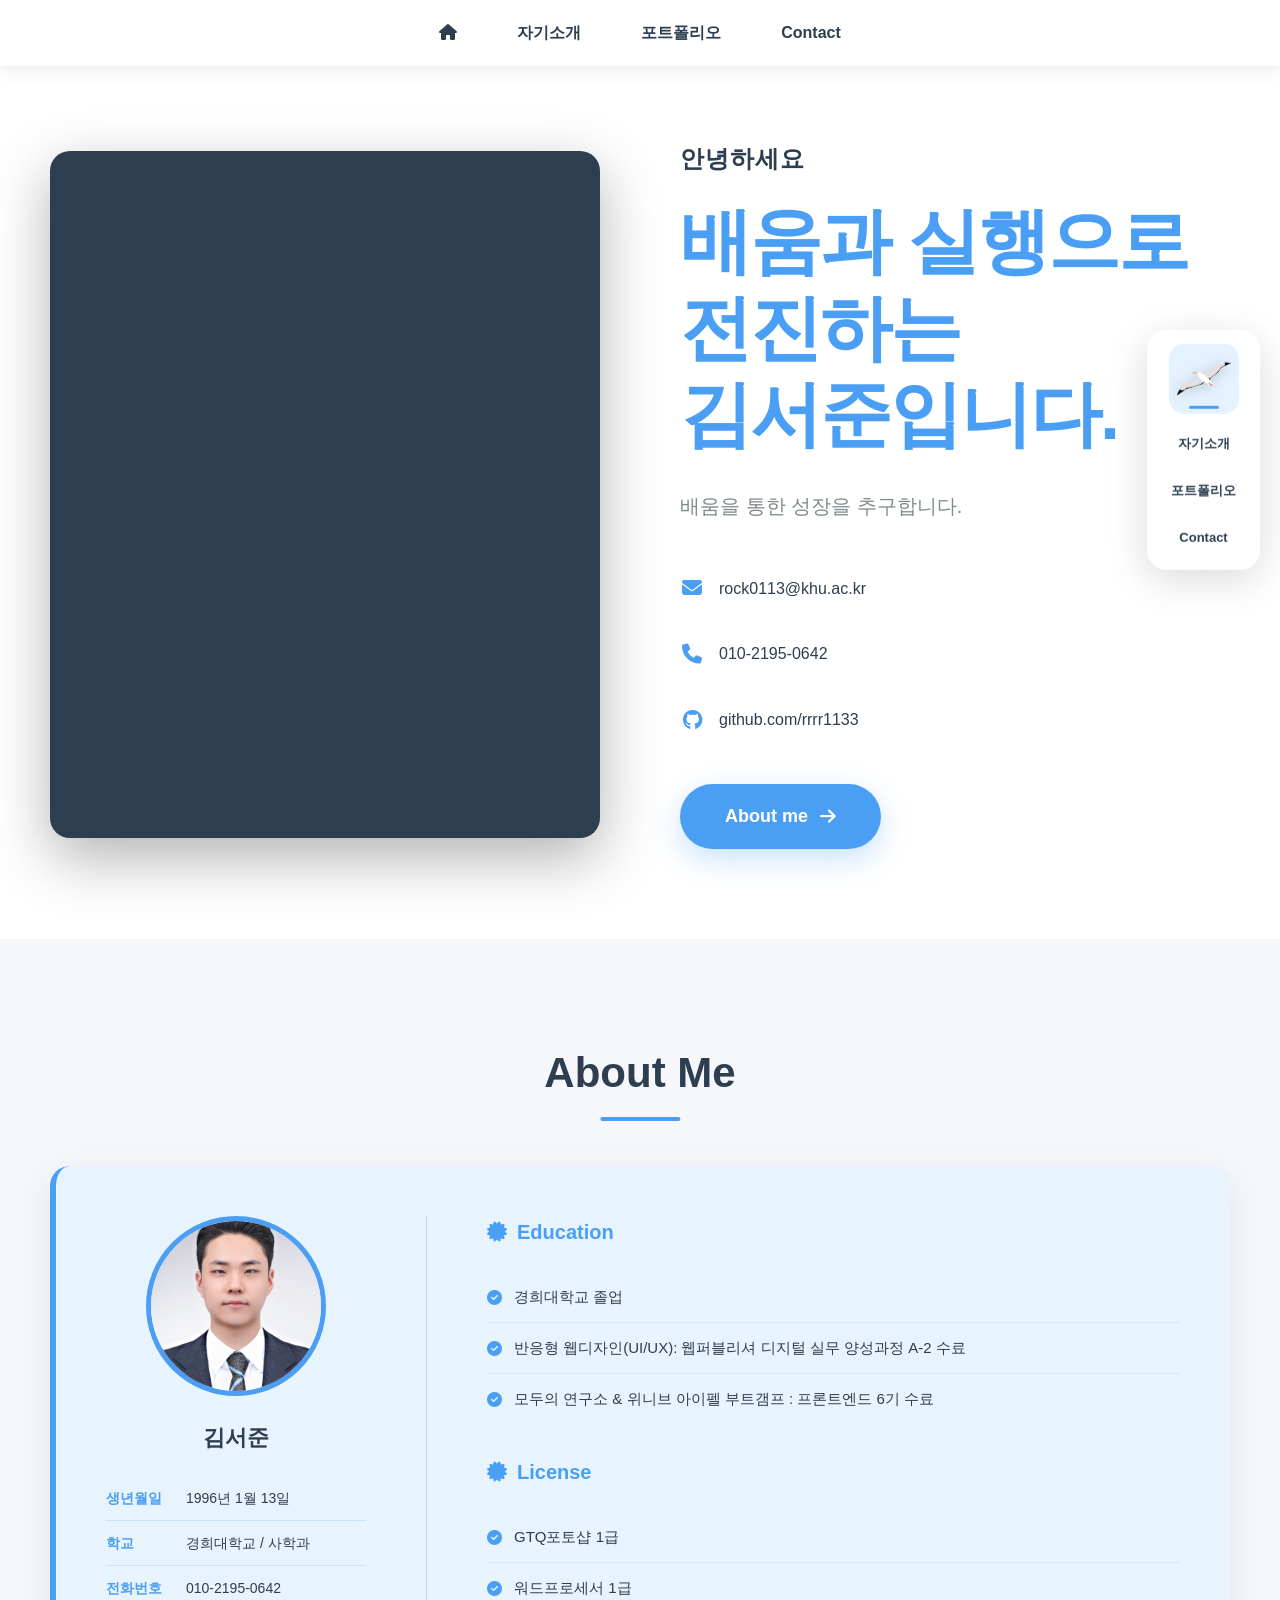
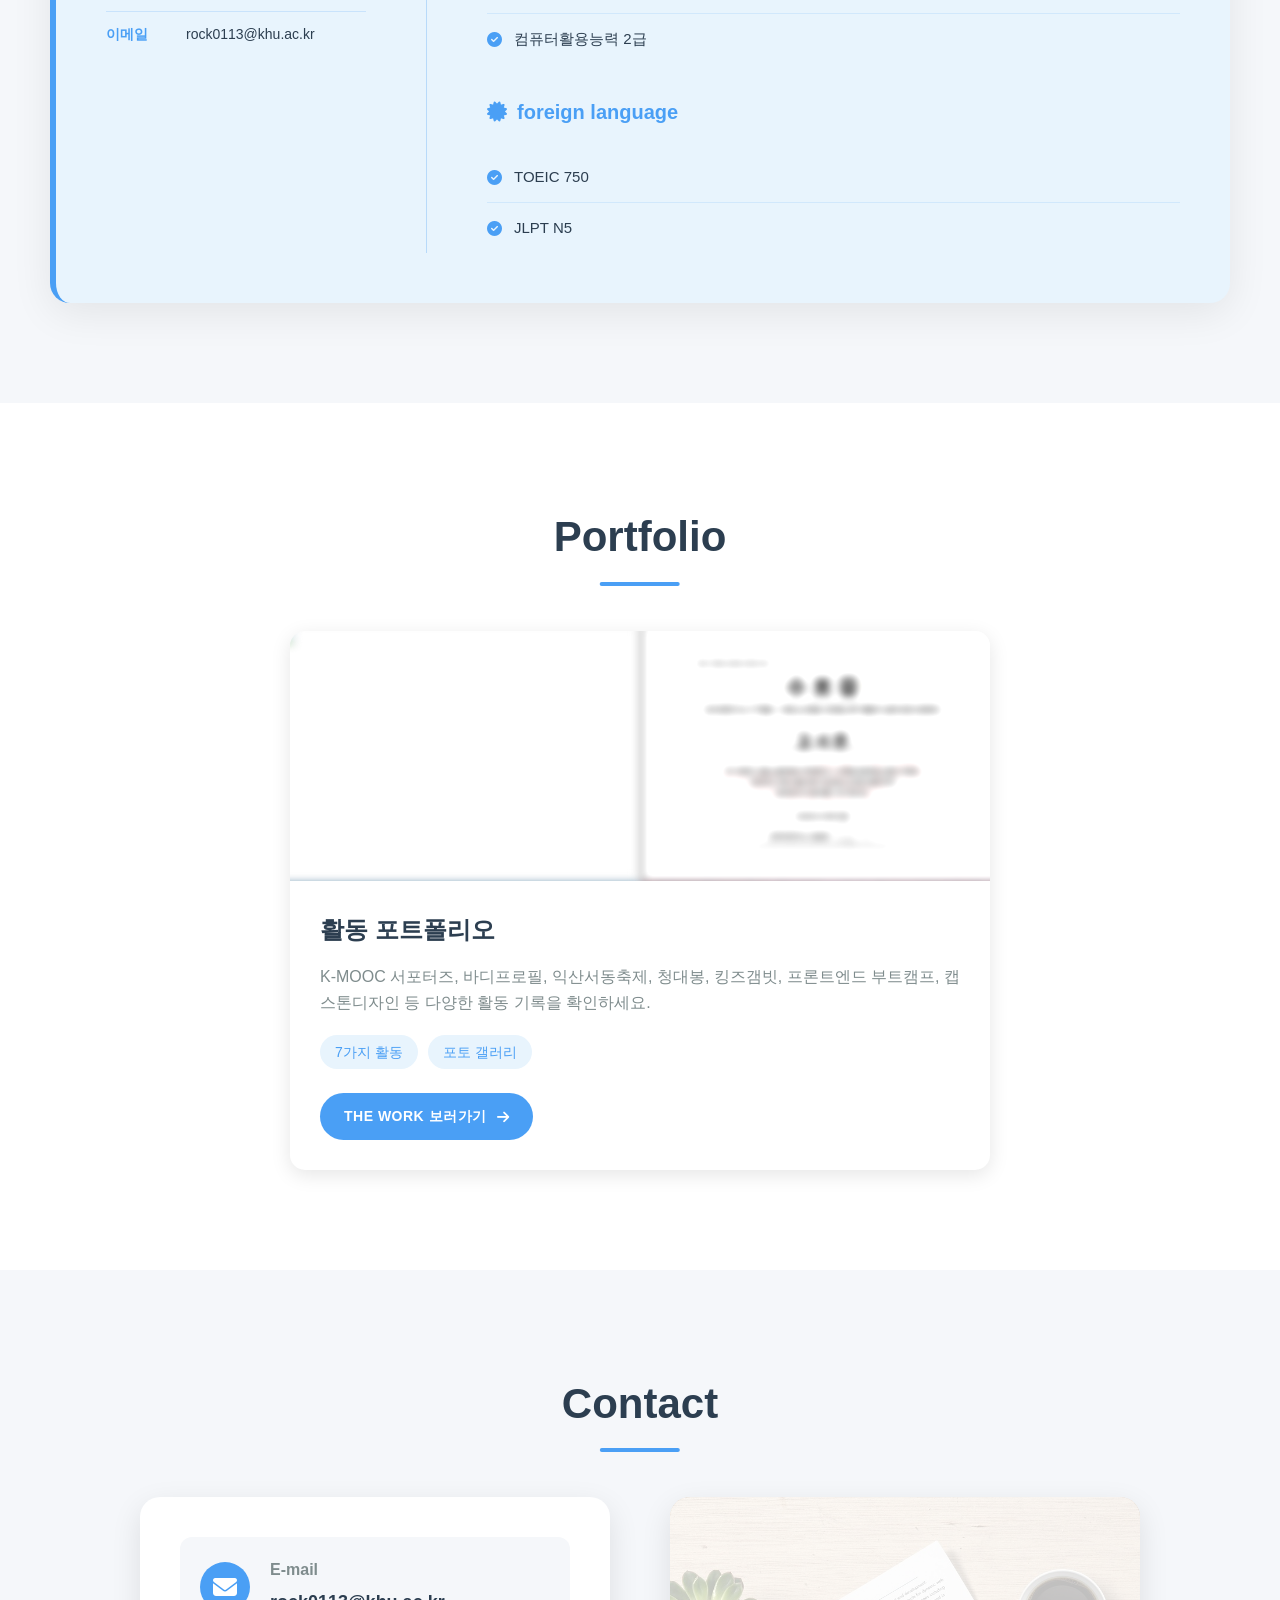
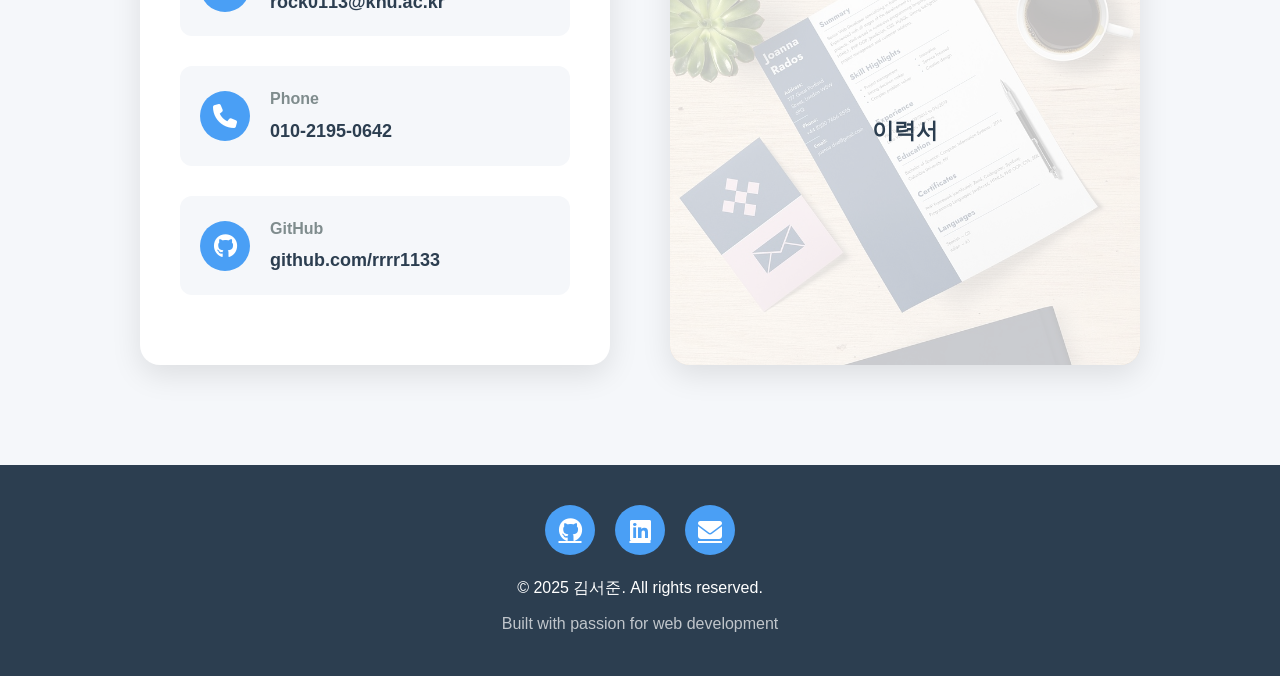
==== index.html @ 9bd56b73 "fixed : 모바일 자동재생 막음, 포트폴리오 카드 수정" ====
<!doctype html>
<html lang="ko">
  <head>
    <meta charset="UTF-8" />
    <meta name="viewport" content="width=device-width, initial-scale=1.0" />
    <title>김서준 - Front-End Developer Portfolio</title>
    <link
      rel="stylesheet"
      href="https://cdnjs.cloudflare.com/ajax/libs/font-awesome/6.4.0/css/all.min.css"
    />
    <link rel="stylesheet" href="./css/index.css" />
    <script src="./css/index.js"></script>
    <style type="text/css">
      .st0 {
        fill: #e5dfdf;
      }
      .st1 {
        fill: #ffffff;
      }
      .st2 {
        fill: #f44040;
      }
      .st3 {
        fill: #fcfcfc;
      }
      .st4 {
        fill: #ef8943;
      }
    </style>
  </head>
  <body>
    <!-- Aside Navigation -->
    <aside id="aside-nav" class="aside-navigation">
      <a href="#home" class="aside-logo" data-section="home">
        <svg
          class="albatross-icon"
          version="1.1"
          xmlns="http://www.w3.org/2000/svg"
          xmlns:xlink="http://www.w3.org/1999/xlink"
          x="0px"
          y="0px"
          viewBox="0 0 994 597.8"
          xml:space="preserve"
        >
          <g>
            <g>
              <g>
                <g>
                  <g>
                    <path
                      d="M886.2,1.2c85.1-6.3,115.7,19.9,105.7,16.2c-15.2-5.7-176.7,67.4-182,80c-17.1,41-50.5,86.7-114.3,128.6
                                        c-46.3,30.4-95.2,83.1-102.1,90.6c-0.5,0.6-0.8,0.9-0.8,0.9l-0.6-0.1c-0.5-5.2-2-10.2-4.3-15l0,0c-2.2-4.6-5.1-8.9-8.4-12.7
                                        c24.4-4.6,45.6-19.4,65.4-34.4c48.6-36.8,94.2-77.4,136.4-121.3c9.1-17.1,17.4-33,26.4-50.2c17.1-6,33.8-13.4,49.8-22.1
                                        c10.3-5.6,21.1-12.9,23.7-24.3c1-4.4,0.5-9-0.8-13.3c-1.5-4.9-4.2-9.4-7-13.6c-1.5-2.1-3-4.2-4.6-6.3c-0.3-0.4-0.6-0.7-0.9-0.9
                                        L867.8,3C874.3,2.2,880.5,1.7,886.2,1.2z"
                    />
                  </g>
                  <g>
                    <path
                      class="st0"
                      d="M880.4,24.2c1.4,4.3,1.8,8.9,0.8,13.3c-2.5,11.4-13.4,18.7-23.7,24.3c-16,8.7-32.6,16.1-49.8,22.1
                                        c-9.1,17.1-17.4,33-26.4,50.2c-42.2,43.9-87.9,84.5-136.4,121.3c-19.8,15-41,29.7-65.4,34.4c3.3,3.8,6.2,8.1,8.4,12.7
                                        c-8.2-6.2-16.1-12.8-23.7-19.5c-26.8-23-52.9-46.8-78.3-71.2c0.4,0,0.8,0,1.2,0c48.8,0.8,194.3-92.4,221-164.8
                                        C751.4,25,799.8,12.9,847.6,5.7c5-0.7,9.9-1.4,14.9-2c2.3-0.3,3.9-1.1,5.3-0.1c0.3,0.2,0.6,0.5,0.9,0.9c1.6,2,3.1,4.1,4.6,6.3
                                        C876.2,14.9,878.8,19.3,880.4,24.2z"
                    />
                  </g>
                  <g>
                    <path
                      class="st1"
                      d="M669.9,384.2l-21,27.1c0,0,0.4,0.6,0.9,1.7c-19.7-20.2-41.3-38.9-63.2-56.4c11.9,11.7,21.2,25.9,27.3,41.5
                                        c-15.8-9.9-31.8-19.5-48-28.7c9.4,9.4,18.4,19,27.7,28.4c6.5,6.5,13.1,13.1,20.8,18c1.8,1.2,3.7,2.2,5.6,3.2
                                        c10.7,5.4,22.5,7.8,34.7,9.1c0,3.3-1.5,5.8-5.9,5.8c-13.3,0-35.2-8.7-35.2-8.7h-21.4l-31-40.9c0-7.6-54.3-13.3-53.3-20
                                        c0.1-0.7-0.3-0.7-1.2-0.3c-3-3.2-6.6-5.9-10.4-8c-4.4-2.4-9.2-4.1-14.1-5c-2.8-1.9-5.6-3.9-8.3-6
                                        c-28.6-21.1-54.1-46.2-75.6-74.4c2.6-2.3,3.9-3.6,3.9-3.6s-11.4-8.6-23.8-50.5c-2.7-9.2-10.1-14.6-19.7-17.6
                                        c1.5-3,2.4-6.2,2.8-9.5c0.7-5.4-0.2-11-2.3-16c1-0.5,1.9-1.1,3-1.7c60.2-35.8,64.7,38.1,123.6,40
                                        c25.5,24.5,51.6,48.2,78.3,71.2c7.7,6.6,15.6,13.2,23.7,19.5l0,0c2.2,4.7,3.8,9.8,4.3,15l0.6,0.1c4.8,8.6,9.5,21,9.5,21
                                        L669.9,384.2z M402.3,176.5c0-4.2-7-7.6-15.7-7.6h0c-8.7,0-15.7,3.4-15.7,7.6c0,4.2,7,7.6,15.7,7.6S402.3,180.7,402.3,176.5z"
                    />
                  </g>
                  <g>
                    <path
                      class="st2"
                      d="M654.5,424.6c0.2,1.2,0.4,2.3,0.4,3.3c-12.1-1.2-24-3.7-34.7-9.1c-1.9-1-3.8-2-5.6-3.2
                                        c-7.8-4.9-14.3-11.5-20.8-18c-9.4-9.4-18.4-19-27.7-28.4c16.2,9.2,32.2,18.8,48,28.7v0h0v0h0v0
                                        C627.8,406.6,641.2,415.5,654.5,424.6z"
                    />
                  </g>
                  <g>
                    <path
                      class="st2"
                      d="M649.9,413c1.3,2.5,3.7,7.2,4.6,11.6c-13.3-9.1-26.8-18-40.4-26.5v0h0v0h0v0
                                        c-6.1-15.5-15.5-29.8-27.3-41.5C608.6,374,630.2,392.8,649.9,413C649.9,413,649.9,413,649.9,413z"
                    />
                  </g>
                  <g>
                    <path
                      d="M496.4,355.9c3.8,2.1,7.4,4.8,10.4,8c-3.1,1.6-11.5,9.4-16,7.9c-38.1,41-319.8,109.3-325.8,114.3
                                        C82.2,555.7,0.3,597.6,0.3,597.6c1.8-25.8,30-75.4,62.1-121.1c0.4-0.6,0.8-1.1,1.2-1.7c0,0,0,0,0,0.1c-3.1,7.4-5.3,16.4-1,23.2
                                        c4.6,7.3,14.5,8.9,23.1,8.7c33-0.6,65.5-16.9,85.7-43c0.2-0.2,0.4-0.5,0.5-0.7h0c6.9,0.8,14.4-0.1,21.2-1.3
                                        c79.3-13.5,157-36.6,230.9-68.6c23.3-10.1,47.6-20.9,69.1-35C494.2,357.4,495.3,356.7,496.4,355.9z"
                    />
                  </g>
                  <g>
                    <path
                      class="st0"
                      d="M482.3,351c5,0.8,9.8,2.5,14.1,5c-1.1,0.8-2.2,1.5-3.4,2.3c-21.5,14.1-45.8,24.9-69.1,35
                                        c-73.8,32-151.5,55.1-230.9,68.6c-6.8,1.2-14.3,2-21.2,1.3h0c-0.2,0.2-0.3,0.5-0.5,0.7c-20.2,26.1-52.7,42.4-85.7,43
                                        c-8.6,0.2-18.5-1.4-23.1-8.7c-4.3-6.8-2.1-15.8,1-23.2c0,0,0,0,0-0.1v0c0,0,0,0,0,0c36.2-51.3,77-97.2,90-98.2
                                        c130.4-10,224.7-88.1,244.7-105.9c21.6,28.2,47.1,53.3,75.6,74.4C476.7,347,479.5,349,482.3,351z"
                    />
                  </g>
                  <g>
                    <path
                      class="st3"
                      d="M386.5,168.9c8.7,0,15.7,3.4,15.7,7.6c0,4.2-7,7.6-15.7,7.6c3.9,0,7.1-3.2,7.1-7.1s-3.2-7.1-7.1-7.1
                                        L386.5,168.9z"
                    />
                  </g>
                  <g>
                    <circle cx="386.5" cy="177" r="7.1" />
                  </g>
                  <g>
                    <path
                      class="st3"
                      d="M386.5,168.9l0,1c-3.9,0-7.1,3.2-7.1,7.1s3.2,7.1,7.1,7.1c-8.7,0-15.7-3.4-15.7-7.6
                                        C370.8,172.3,377.9,168.9,386.5,168.9L386.5,168.9z"
                    />
                  </g>
                  <g>
                    <path
                      class="st4"
                      d="M359.3,173.4c2.1,5,3,10.6,2.3,16c-0.4,3.3-1.4,6.5-2.8,9.5c-34.5-10.8-98.1,8.6-82-5.5
                                        C315.5,159.3,321.9,193.8,359.3,173.4z"
                    />
                  </g>
                </g>
              </g>
            </g>
          </g>
        </svg>
      </a>
      <ul class="aside-menu">
        <li>
          <a href="#about" class="aside-link" data-section="about">자기소개</a>
        </li>

        <li>
          <a href="#projects" class="aside-link" data-section="projects"
            >포트폴리오</a
          >
        </li>
        <li>
          <a href="#contact" class="aside-link" data-section="contact"
            >Contact</a
          >
        </li>
      </ul>
    </aside>

    <!-- Navigation -->
    <nav id="navbar">
      <ul>
        <li>
          <a href="#home"><i class="fas fa-home"></i></a>
        </li>
        <li><a href="#about">자기소개</a></li>

        <li><a href="#projects">포트폴리오</a></li>
        <li><a href="#contact">Contact</a></li>
      </ul>
    </nav>

    <!-- Hero Section -->
    <section id="home" class="hero">
      <div class="hero-container">
        <div class="hero-video-wrapper">
          <div class="video-frame">
            <video class="hero-video" autoplay muted loop>
              <source src="./img/video.mp4" type="video/mp4" />
            </video>
          </div>
        </div>
        <div class="hero-content">
          <div class="greeting">안녕하세요</div>
          <h1>배움과 실행으로
          </br> 전진하는<br />김서준입니다.</h1>
          <p class="subtitle">배움을 통한 성장을 추구합니다.</p>
          <div class="hero-info">
            <div class="hero-info-item">
              <i class="fas fa-envelope"></i>
              <span>rock0113@khu.ac.kr</span>
            </div>
            <div class="hero-info-item">
              <i class="fas fa-phone"></i>
              <span>010-2195-0642</span>
            </div>
            <div class="hero-info-item">
              <i class="fab fa-github"></i>
              <span>github.com/rrrr1133</span>
            </div>
          </div>
          <a href="#about" class="cta-button">
            About me <i class="fas fa-arrow-right"></i>
          </a>
        </div>
      </div>
    </section>

    <!-- About Section -->
    <section id="about">
      <div class="container">
        <h2 class="section-title">About Me</h2>
        <div class="about-content reveal">
          <div class="unified-card">
            <div class="unified-profile">
              <div class="profile-image">
                <img
                  src="./img/profile.jpg"
                  alt="김서준 프로필"
                  onerror="
                    this.src =
                      'data:image/svg+xml,%3Csvg xmlns=%22http://www.w3.org/2000/svg%22 width=%22200%22 height=%22200%22%3E%3Crect fill=%22%234A9FF5%22 width=%22200%22 height=%22200%22/%3E%3Ctext fill=%22white%22 font-size=%2260%22 x=%2250%%22 y=%2250%%22 text-anchor=%22middle%22 dy=%22.3em%22%3E김서준%3C/text%3E%3C/svg%3E'
                  "
                />
              </div>
              <h3 class="profile-name">김서준</h3>
              <div class="info-table">
                <div class="info-row">
                  <span class="info-label">생년월일</span>
                  <span class="info-value">1996년 1월 13일</span>
                </div>
                <div class="info-row">
                  <span class="info-label">학교</span>
                  <span class="info-value">경희대학교 / 사학과</span>
                </div>
                <div class="info-row">
                  <span class="info-label">전화번호</span>
                  <span class="info-value">010-2195-0642</span>
                </div>
                <div class="info-row">
                  <span class="info-label">이메일</span>
                  <span class="info-value">rock0113@khu.ac.kr</span>
                </div>
              </div>
            </div>

            <div class="unified-divider"></div>

            <div class="unified-education">
              <h3><i class="fas fa-certificate"></i> Education</h3>
              <ul>
                <li><i class="fas fa-check-circle"></i> 경희대학교 졸업</li>
                <li><i class="fas fa-check-circle"></i> 반응형 웹디자인(UI/UX): 웹퍼블리셔 디지털 실무 양성과정 A-2 수료</li>
                <li><i class="fas fa-check-circle"></i> 모두의 연구소 & 위니브 아이펠 부트갬프 : 프론트엔드 6기 수료</li>
              </ul>
              <h3><i class="fas fa-certificate"></i> License</h3>
              <ul>
                <li><i class="fas fa-check-circle"></i> GTQ포토샵 1급</li>
                <li><i class="fas fa-check-circle"></i> 워드프로세서 1급</li>
                <li><i class="fas fa-check-circle"></i> 컴퓨터활용능력 2급</li>
              </ul>
                <h3><i class="fas fa-certificate"></i> foreign language</h3>
                <ul>
               <li><i class="fas fa-check-circle"></i> TOEIC 750</li>
               <li><i class="fas fa-check-circle"></i> JLPT N5</li>
              </ul>
            </div>
          </div>
        </div>
      </div>
    </section>

    <!-- Skills Section -->
    <!-- <section id="skills">
      <div class="container">
        <h2 class="section-title">Skills</h2>
        <div class="skills-grid reveal">
          <div class="skill-category">
            <h3>개발 역량</h3>
            <div class="skill-item">
              <div class="skill-name">
                <span>HTML</span>
                <span>75%</span>
              </div>
              <div class="skill-bar">
                <div class="skill-progress" style="width: 75%"></div>
              </div>
            </div>
            <div class="skill-item">
              <div class="skill-name">
                <span>CSS</span>
                <span>65%</span>
              </div>
              <div class="skill-bar">
                <div class="skill-progress" style="width: 65%"></div>
              </div>
            </div>
            <div class="skill-item">
              <div class="skill-name">
                <span>JavaScript</span>
                <span>60%</span>
              </div>
              <div class="skill-bar">
                <div class="skill-progress" style="width: 60%"></div>
              </div>
            </div>
          </div>

          <div class="skill-category">
            <h3>디자인 역량</h3>
            <div class="skill-item">
              <div class="skill-name">
                <span>Photoshop</span>
                <span>80%</span>
              </div>
              <div class="skill-bar">
                <div class="skill-progress" style="width: 80%"></div>
              </div>
            </div>
            <div class="skill-item">
              <div class="skill-name">
                <span>Figma</span>
                <span>60%</span>
              </div>
              <div class="skill-bar">
                <div class="skill-progress" style="width: 60%"></div>
              </div>
            </div>
          </div>

                <div class="skill-category">
                    <h3>그 외 능력들ㅇ</h3>
                    <div style="padding: 20px 0;">
                        <div style="display: flex; flex-wrap: wrap; gap: 10px;">
                            <span class="tag"><i class="fas fa-check"></i> Git/GitHub</span>
                            <span class="tag"><i class="fas fa-check"></i> Responsive Design</span>
                            <span class="tag"><i class="fas fa-check"></i> Cross-browser</span>
                            <span class="tag"><i class="fas fa-check"></i> UI/UX Design</span>
                            <span class="tag"><i class="fas fa-check"></i> Web Accessibility</span>
                        </div>
                    </div>
                </div>
            </div>
        </div>
    </section> -->

    <!-- Projects Section -->
    <section id="projects">
      <div class="container">
        <h2 class="section-title">Portfolio</h2>
        <div class="projects-grid reveal">
          <a href="work.html" class="project-card portfolio-link-card">
            <div class="project-image mosaic-bg">
              <div class="mosaic-grid">
                <img src="./img/모자이크1.png" alt="">
                <img src="./img/모자이크2.PNG" alt="">
                <img src="./img/모자이크3.png" alt="">
                <img src="./img/모자이크4.jpg" alt="">
              </div>
              <div class="mosaic-overlay"></div>
            </div>
            <div class="project-content">
              <h3>활동 포트폴리오</h3>
              <p>K-MOOC 서포터즈, 바디프로필, 익산서동축제, 청대봉, 킹즈갬빗, 프론트엔드 부트캠프, 캡스톤디자인 등 다양한 활동 기록을 확인하세요.</p>
              <div class="project-tags">
                <span class="tag">7가지 활동</span>
                <span class="tag">포토 갤러리</span>
              </div>
              <div class="portfolio-link-btn">
                THE WORK 보러가기 <i class="fas fa-arrow-right"></i>
              </div>
            </div>
          </a>
        </div>
      </div>
    </section>

    <!-- Contact Section -->
    <section id="contact">
      <div class="container">
        <h2 class="section-title">Contact</h2>
        <div class="contact-content reveal">
          <div class="contact-info">
            <div class="contact-item">
              <div class="contact-icon">
                <i class="fas fa-envelope"></i>
              </div>
              <div class="contact-details">
                <h3>E-mail</h3>
                <p>rock0113@khu.ac.kr</p>
              </div>
            </div>

            <div class="contact-item">
              <div class="contact-icon">
                <i class="fas fa-phone"></i>
              </div>
              <div class="contact-details">
                <h3>Phone</h3>
                <p>010-2195-0642</p>
              </div>
            </div>

            <div class="contact-item">
              <div class="contact-icon">
                <i class="fab fa-github"></i>
              </div>
              <div class="contact-details">
                <h3>GitHub</h3>
                <p>github.com/rrrr1133</p>
              </div>
            </div>
          </div>

          <div class="download-section">
            <div class="download-card resume-card">
              <div class="download-text">이력서</div>
              <i class="fas fa-file-download download-icon"></i>
            </div>
          </div>
        </div>
      </div>
    </section>

    <!-- Footer -->
    <footer>
      <div class="social-links">
        <a href="#" aria-label="GitHub"><i class="fab fa-github"></i></a>
        <a href="#" aria-label="LinkedIn"><i class="fab fa-linkedin"></i></a>
        <a href="#" aria-label="Email"><i class="fas fa-envelope"></i></a>
      </div>
      <p>&copy; 2025 김서준. All rights reserved.</p>
      <p style="margin-top: 10px; opacity: 0.7">
        Built with passion for web development
      </p>
    </footer>
  </body>
</html>
---- css/index.css ----
@charset 'utf-8';
       * {
            margin: 0;
            padding: 0;
            box-sizing: border-box;
        }

        :root {
            --primary-blue: #4A9FF5;
            --dark-blue: #2C5AA0;
            --light-blue: #E8F4FD;
            --text-dark: #2C3E50;
            --text-light: #7F8C8D;
            --white: #FFFFFF;
            --gray-bg: #F5F7FA;
        }

        body {
            font-family: 'Segoe UI', 'Malgun Gothic', sans-serif;
            color: var(--text-dark);
            line-height: 1.6;
            overflow-x: hidden;
        }

        /* Smooth Scroll */
        html {
            scroll-behavior: smooth;
        }

        /* Aside Navigation */
        .aside-navigation {
            position: fixed;
            right: 20px;
            top: 50%;
            transform: translateY(-50%);
            z-index: 2000;
            display: flex;
            flex-direction: column;
            align-items: center;
            gap: 12px;
            background: rgba(255, 255, 255, 0.95);
            padding: 14px;
            border-radius: 20px;
            box-shadow: 0 10px 40px rgba(0, 0, 0, 0.15);
            backdrop-filter: blur(10px);
        }

        .aside-logo {
            width: 70px;
            height: 70px;
            display: flex;
            align-items: center;
            justify-content: center;
            padding: 8px;
            transition: all 0.4s ease;
            cursor: pointer;
            animation: float 3s ease-in-out infinite;
            text-decoration: none;
            border-radius: 15px;
            position: relative;
        }

        @keyframes float {
            0%, 100% {
                transform: translateY(0px);
            }
            50% {
                transform: translateY(-10px);
            }
        }

        .aside-logo:hover {
            transform: scale(1.1) rotate(3deg);
            animation: none;
            background: rgba(74, 159, 245, 0.1);
        }

        .aside-logo.active {
            background: rgba(74, 159, 245, 0.15);
        }

        .aside-logo.active::after {
            content: '';
            position: absolute;
            bottom: 5px;
            left: 50%;
            transform: translateX(-50%);
            width: 30px;
            height: 3px;
            background: var(--primary-blue);
            border-radius: 2px;
        }

        .albatross-icon {
            width: 100%;
            height: 100%;
            display: block;
            filter: drop-shadow(0 2px 6px rgba(0, 0, 0, 0.2));
        }

        .aside-logo:hover .albatross-icon {
            filter: drop-shadow(0 3px 10px rgba(74, 159, 245, 0.5));
        }

        .aside-menu {
            list-style: none;
            padding: 0;
            margin: 0;
            display: flex;
            flex-direction: column;
            gap: 10px;
            width: 100%;
        }

        .aside-menu li {
            width: 100%;
        }

        .aside-link {
            display: block;
            text-decoration: none;
            color: var(--text-dark);
            font-size: 13px;
            font-weight: 600;
            padding: 8px 10px;
            border-radius: 10px;
            transition: all 0.3s ease;
            text-align: center;
            background: transparent;
        }

        .aside-link:hover {
            background: var(--light-blue);
            color: var(--primary-blue);
            transform: translateX(-5px);
        }

        .aside-link.active {
            background: var(--primary-blue);
            color: var(--white);
            box-shadow: 0 4px 12px rgba(74, 159, 245, 0.3);
        }

        /* Navigation */
        nav {
            position: fixed;
            top: 0;
            width: 100%;
            background: rgba(255, 255, 255, 0.95);
            backdrop-filter: blur(10px);
            box-shadow: 0 2px 20px rgba(0, 0, 0, 0.1);
            z-index: 1000;
            transition: all 0.3s ease;
        }

        nav.scrolled {
            box-shadow: 0 4px 30px rgba(0, 0, 0, 0.15);
        }

        nav.hidden {
            transform: translateY(-100%);
            opacity: 0;
            pointer-events: none;
        }

        nav ul {
            display: flex;
            justify-content: center;
            list-style: none;
            padding: 20px 0;
        }

        nav ul li {
            margin: 0 30px;
        }

        nav ul li a {
            text-decoration: none;
            color: var(--text-dark);
            font-weight: 600;
            font-size: 16px;
            position: relative;
            transition: color 0.3s ease;
        }

        nav ul li a::after {
            content: '';
            position: absolute;
            bottom: -5px;
            left: 0;
            width: 0;
            height: 2px;
            background: var(--primary-blue);
            transition: width 0.3s ease;
        }

        nav ul li a:hover {
            color: var(--primary-blue);
        }

        nav ul li a:hover::after {
            width: 100%;
        }

        /* Hero Section */
        .hero {
            min-height: 100vh;
            display: flex;
            align-items: center;
            justify-content: center;
            background: var(--white);
            padding: 100px 50px 50px;
        }

        .hero-container {
            max-width: 1400px;
            width: 100%;
            display: grid;
            grid-template-columns: 1fr 1fr;
            gap: 80px;
            align-items: center;
        }

        .hero-video-wrapper {
            position: relative;
            display: flex;
            align-items: center;
            justify-content: center;
        }

        .video-frame {
            position: relative;
            width: 100%;
            max-width: 600px;
            aspect-ratio: 4/5;
            background: var(--text-dark);
            border-radius: 20px;
            overflow: hidden;
            box-shadow: 0 20px 60px rgba(0, 0, 0, 0.3);
            transition: all 0.5s ease;
        }

        .video-frame:hover {
            transform: scale(1.02);
            box-shadow: 0 30px 80px rgba(0, 0, 0, 0.4);
        }

        .hero-video {
            width: 100%;
            height: 100%;
            object-fit: cover;
        }

        .hero-content {
            position: relative;
            z-index: 2;
            animation: fadeInUp 1s ease;
            padding: 40px 0;
        }

        .hero-content .greeting {
            font-size: 24px;
            margin-bottom: 20px;
            color: var(--text-dark);
            font-weight: 600;
            letter-spacing: 1px;
        }

        .hero-content h1 {
            font-size: 72px;
            margin-bottom: 30px;
            font-weight: 800;
            color: var(--primary-blue);
            line-height: 1.2;
            letter-spacing: -2px;
        }

        .hero-content .subtitle {
            font-size: 20px;
            margin-bottom: 40px;
            color: var(--text-light);
            line-height: 1.8;
            font-weight: 400;
        }

        .hero-info {
            margin-bottom: 40px;
            display: flex;
            flex-direction: column;
            gap: 16px;
        }

        .hero-info-item {
            display: flex;
            align-items: center;
            gap: 15px;
            font-size: 16px;
            color: var(--text-dark);
            padding: 12px 0;
        }

        .hero-info-item i {
            color: var(--primary-blue);
            font-size: 20px;
            width: 24px;
            text-align: center;
        }

        .hero-info-item span {
            font-weight: 500;
        }

        .cta-button {
            display: inline-flex;
            align-items: center;
            gap: 12px;
            padding: 18px 45px;
            background: var(--primary-blue);
            color: var(--white);
            text-decoration: none;
            border-radius: 50px;
            font-weight: 600;
            font-size: 18px;
            transition: all 0.3s ease;
            box-shadow: 0 10px 30px rgba(74, 159, 245, 0.3);
        }

        .cta-button:hover {
            transform: translateY(-3px);
            box-shadow: 0 15px 40px rgba(74, 159, 245, 0.4);
            background: var(--dark-blue);
        }

        .cta-button i {
            transition: transform 0.3s ease;
        }

        .cta-button:hover i {
            transform: translateX(5px);
        }

        /* Section Styling */
        section {
            padding: 100px 50px;
            animation: fadeIn 0.8s ease;
        }

        section:nth-child(even) {
            background: var(--gray-bg);
        }

        .container {
            max-width: 1200px;
            margin: 0 auto;
        }

        .section-title {
            text-align: center;
            font-size: 42px;
            margin-bottom: 60px;
            color: var(--text-dark);
            position: relative;
            display: inline-block;
            left: 50%;
            transform: translateX(-50%);
        }

        .section-title::after {
            content: '';
            position: absolute;
            bottom: -15px;
            left: 50%;
            transform: translateX(-50%);
            width: 80px;
            height: 4px;
            background: var(--primary-blue);
            border-radius: 2px;
        }

        /* About Section */
        .about-content {
            display: block;
        }

        .unified-card {
            display: flex;
            align-items: flex-start;
            gap: 60px;
            background: var(--light-blue);
            border-radius: 20px;
            border-left: 6px solid var(--primary-blue);
            padding: 50px;
            box-shadow: 0 10px 40px rgba(0, 0, 0, 0.08);
        }

        .unified-profile {
            flex-shrink: 0;
            width: 260px;
            text-align: center;
        }

        .profile-image {
            width: 180px;
            height: 180px;
            border-radius: 50%;
            margin: 0 auto 24px;
            border: 5px solid var(--primary-blue);
            overflow: hidden;
        }

        .profile-image img {
            width: 100%;
            height: 100%;
            object-fit: cover;
        }

        .profile-name {
            font-size: 22px;
            margin-bottom: 0;
            color: var(--text-dark);
        }

        .info-table {
            text-align: left;
            margin-top: 20px;
        }

        .info-row {
            display: flex;
            padding: 11px 0;
            border-bottom: 1px solid rgba(74, 159, 245, 0.2);
        }

        .info-row:last-child {
            border-bottom: none;
        }

        .info-label {
            color: var(--primary-blue);
            font-weight: 600;
            min-width: 80px;
            font-size: 14px;
        }

        .info-value {
            color: var(--text-dark);
            font-size: 14px;
        }

        .unified-divider {
            width: 1px;
            align-self: stretch;
            background: rgba(74, 159, 245, 0.3);
            flex-shrink: 0;
        }

        .unified-education {
            flex: 1;
        }

        .unified-education h3 {
            color: var(--primary-blue);
            font-size: 20px;
            margin-bottom: 24px;
            display: flex;
            align-items: center;
            gap: 10px;
        }

        .unified-education h3:not(:first-child) {
            margin-top: 32px;
        }

        .unified-education ul {
            list-style: none;
            padding-left: 0;
        }

        .unified-education li {
            padding: 13px 0;
            color: var(--text-dark);
            display: flex;
            align-items: center;
            gap: 12px;
            border-bottom: 1px solid rgba(74, 159, 245, 0.15);
            font-size: 15px;
        }

        .unified-education li:last-child {
            border-bottom: none;
        }

        .unified-education li i {
            color: var(--primary-blue);
            flex-shrink: 0;
        }

        /* Skills Section */
        .skills-grid {
            display: grid;
            grid-template-columns: repeat(auto-fit, minmax(300px, 1fr));
            gap: 40px;
        }

        .skill-category {
            background: var(--white);
            padding: 30px;
            border-radius: 15px;
            box-shadow: 0 5px 20px rgba(0, 0, 0, 0.08);
            transition: all 0.3s ease;
        }

        .skill-category:hover {
            transform: translateY(-5px);
            box-shadow: 0 10px 30px rgba(0, 0, 0, 0.12);
        }

        .skill-category h3 {
            font-size: 24px;
            margin-bottom: 25px;
            color: var(--primary-blue);
            display: flex;
            align-items: center;
            gap: 12px;
        }

        .skill-item {
            margin-bottom: 25px;
        }

        .skill-name {
            display: flex;
            justify-content: space-between;
            margin-bottom: 10px;
            font-weight: 600;
            color: var(--text-dark);
        }

        .skill-bar {
            height: 12px;
            background: #E0E0E0;
            border-radius: 10px;
            overflow: hidden;
            position: relative;
        }

        .skill-progress {
            height: 100%;
            background: var(--primary-blue);
            border-radius: 10px;
            transition: width 1.5s ease;
        }

        /* Projects Section */
        .projects-grid {
            display: grid;
            grid-template-columns: 1fr;
            gap: 40px;
            max-width: 700px;
            margin: 0 auto;
        }

        .portfolio-link-card {
            text-decoration: none;
            color: inherit;
            display: block;
        }

        .portfolio-link-btn {
            display: inline-flex;
            align-items: center;
            gap: 10px;
            margin-top: 24px;
            padding: 12px 24px;
            background: var(--primary-blue);
            color: #fff;
            border-radius: 30px;
            font-size: 14px;
            font-weight: 700;
            letter-spacing: 0.5px;
            transition: background 0.3s ease, transform 0.2s ease;
        }

        .portfolio-link-card:hover .portfolio-link-btn {
            background: var(--dark-blue);
            transform: translateX(4px);
        }

        .project-card {
            background: var(--white);
            border-radius: 15px;
            overflow: hidden;
            box-shadow: 0 5px 20px rgba(0, 0, 0, 0.1);
            transition: all 0.3s ease;
            cursor: pointer;
        }

        .project-card:hover {
            transform: translateY(-10px);
            box-shadow: 0 15px 40px rgba(0, 0, 0, 0.15);
        }

        .project-image {
            width: 100%;
            height: 250px;
            background: linear-gradient(135deg, var(--primary-blue), var(--dark-blue));
            display: flex;
            align-items: center;
            justify-content: center;
            color: var(--white);
            font-size: 72px;
            overflow: hidden;
            position: relative;
        }

        .project-image.mosaic-bg {
            background: none;
        }

        .mosaic-grid {
            position: absolute;
            inset: 0;
            display: grid;
            grid-template-columns: 1fr 1fr;
            grid-template-rows: 1fr 1fr;
            gap: 2px;
            filter: blur(4px) brightness(1.1);
            transform: scale(1.04);
        }

        .mosaic-grid img {
            width: 100%;
            height: 100%;
            object-fit: cover;
            display: block;
        }

        .mosaic-overlay {
            position: absolute;
            inset: 0;
            background: rgba(255, 255, 255, 0.25);
        }

        .project-content {
            padding: 30px;
        }

        .project-content h3 {
            font-size: 24px;
            margin-bottom: 15px;
            color: var(--text-dark);
        }

        .project-content p {
            color: var(--text-light);
            margin-bottom: 20px;
            line-height: 1.6;
        }

        .project-tags {
            display: flex;
            flex-wrap: wrap;
            gap: 10px;
        }

        .tag {
            padding: 6px 15px;
            background: var(--light-blue);
            color: var(--primary-blue);
            border-radius: 20px;
            font-size: 14px;
            font-weight: 500;
        }

        /* Contact Section */
        .contact-content {
            display: grid;
            grid-template-columns: 1fr 1fr;
            gap: 60px;
            max-width: 1000px;
            margin: 0 auto;
        }

        .contact-info {
            background: var(--white);
            padding: 40px;
            border-radius: 20px;
            box-shadow: 0 10px 30px rgba(0, 0, 0, 0.1);
        }

        .contact-item {
            display: flex;
            align-items: center;
            gap: 20px;
            margin-bottom: 30px;
            padding: 20px;
            background: var(--gray-bg);
            border-radius: 12px;
            transition: all 0.3s ease;
        }

        .contact-item:hover {
            background: var(--light-blue);
            transform: translateX(10px);
        }

        .contact-icon {
            width: 50px;
            height: 50px;
            background: var(--primary-blue);
            color: var(--white);
            border-radius: 50%;
            display: flex;
            align-items: center;
            justify-content: center;
            font-size: 24px;
            flex-shrink: 0;
        }

        .contact-details h3 {
            font-size: 16px;
            color: var(--text-light);
            margin-bottom: 5px;
        }

        .contact-details p {
            font-size: 18px;
            color: var(--text-dark);
            font-weight: 600;
        }

        .download-section {
            display: flex;
            align-items: stretch;
        }

        .download-card {
            background: var(--white);
            padding: 40px;
            border-radius: 20px;
            box-shadow: 0 10px 30px rgba(0, 0, 0, 0.1);
            text-align: center;
            transition: all 0.3s ease;
            cursor: pointer;
            position: relative;
            overflow: hidden;
            display: flex;
            align-items: center;
            justify-content: center;
            flex: 1;
            min-height: 150px;
        }

        .download-card:hover {
            transform: translateY(-5px);
            box-shadow: 0 15px 40px rgba(0, 0, 0, 0.15);
            background: var(--primary-blue);
        }

        .download-text {
            position: absolute;
            top: 50%;
            left: 50%;
            transform: translate(-50%, -50%);
            font-size: 22px;
            font-weight: 600;
            color: var(--text-dark);
            transition: all 0.4s ease;
            opacity: 1;
            z-index: 2;
        }

        .download-card:hover .download-text {
            opacity: 0;
            transform: translate(-50%, -50%) translateY(-20px);
        }

        .download-icon {
            position: absolute;
            top: 50%;
            left: 50%;
            transform: translate(-50%, -50%) scale(0);
            font-size: 64px;
            color: var(--white);
            transition: all 0.4s ease;
            opacity: 0;
            z-index: 2;
        }

        .download-card:hover .download-icon {
            transform: translate(-50%, -50%) scale(1);
            opacity: 1;
        }

        .download-card.resume-card {
            background-image: url('../img/이력서.jpg');
            background-size: cover;
            background-position: center;
            background-repeat: no-repeat;
        }

        .download-card.resume-card::before {
            content: '';
            position: absolute;
            top: 0;
            left: 0;
            right: 0;
            bottom: 0;
            background: rgba(255, 255, 255, 0.75);
            transition: all 0.4s ease;
            z-index: 1;
        }

        .download-card.resume-card:hover::before {
            background: rgba(74, 159, 245, 0.9);
        }

        .download-card.portfolio-card {
            background-image: url('../img/포트폴리오.jpg');
            background-size: cover;
            background-position: center;
            background-repeat: no-repeat;
        }

        .download-card.portfolio-card::before {
            content: '';
            position: absolute;
            top: 0;
            left: 0;
            right: 0;
            bottom: 0;
            background: rgba(255, 255, 255, 0.75);
            transition: all 0.4s ease;
            z-index: 1;
        }

        .download-card.portfolio-card:hover::before {
            background: rgba(74, 159, 245, 0.9);
        }

        /* Footer */
        footer {
            background: var(--text-dark);
            color: var(--white);
            text-align: center;
            padding: 40px 20px;
        }

        .social-links {
            display: flex;
            justify-content: center;
            gap: 20px;
            margin-bottom: 20px;
        }

        .social-links a {
            width: 50px;
            height: 50px;
            background: var(--primary-blue);
            color: var(--white);
            border-radius: 50%;
            display: flex;
            align-items: center;
            justify-content: center;
            font-size: 24px;
            transition: all 0.3s ease;
        }

        .social-links a:hover {
            background: var(--white);
            color: var(--primary-blue);
            transform: translateY(-5px);
        }

        /* Animations */
        @keyframes fadeIn {
            from {
                opacity: 0;
            }
            to {
                opacity: 1;
            }
        }

        @keyframes fadeInUp {
            from {
                opacity: 0;
                transform: translateY(30px);
            }
            to {
                opacity: 1;
                transform: translateY(0);
            }
        }

        /* Responsive Design */

        /* ── 태블릿 (1024px 이하) ── */
        @media (max-width: 1024px) {
            .aside-navigation {
                right: 14px;
                gap: 10px;
                padding: 12px;
            }

            .aside-logo {
                width: 58px;
                height: 58px;
            }

            .hero {
                padding: 90px 40px 50px;
            }

            .hero-container {
                gap: 50px;
            }

            .hero-content h1 {
                font-size: 54px;
            }

            .hero-content .subtitle {
                font-size: 17px;
            }

            section {
                padding: 80px 40px;
            }

            .unified-card {
                gap: 40px;
                padding: 40px;
            }

            .unified-profile {
                width: 220px;
            }

            .contact-content {
                gap: 40px;
            }

            .contact-info {
                padding: 30px;
            }

            .contact-item {
                padding: 16px;
                gap: 16px;
            }
        }

        /* ── 모바일 (768px 이하) ── */
        @media (max-width: 768px) {
            .aside-navigation {
                display: none;
            }

            nav ul {
                padding: 12px 0;
                flex-wrap: wrap;
                gap: 0;
            }

            nav ul li {
                margin: 0 10px;
            }

            nav ul li a {
                font-size: 13px;
            }

            /* Hero */
            .hero {
                padding: 80px 20px 40px;
            }

            .hero-container {
                grid-template-columns: 1fr;
                gap: 32px;
            }

            .video-frame {
                max-width: 100%;
                aspect-ratio: auto;
                border-radius: 14px;
            }

            .hero-video {
                object-fit: contain;
                background: var(--text-dark);
            }

            .hero-content {
                padding: 16px 0;
                text-align: left;
            }

            .hero-content .greeting {
                font-size: 17px;
            }

            .hero-content h1 {
                font-size: 38px;
                letter-spacing: -1px;
                margin-bottom: 20px;
            }

            .hero-content .subtitle {
                font-size: 15px;
                margin-bottom: 28px;
            }

            .hero-info {
                gap: 14px;
                margin-bottom: 28px;
            }

            .hero-info-item {
                font-size: 13px;
            }

            .hero-info-item i {
                font-size: 16px;
            }

            .cta-button {
                padding: 14px 30px;
                font-size: 15px;
                width: 100%;
                justify-content: center;
            }

            /* Common */
            section {
                padding: 56px 20px;
            }

            .section-title {
                font-size: 28px;
                margin-bottom: 36px;
            }

            /* About */
            .unified-card {
                flex-direction: column;
                padding: 24px;
                gap: 24px;
            }

            .unified-profile {
                width: 100%;
            }

            .profile-image {
                width: 140px;
                height: 140px;
                margin-bottom: 16px;
            }

            .profile-name {
                font-size: 19px;
            }

            .info-table {
                margin-top: 14px;
            }

            .info-row {
                padding: 9px 0;
            }

            .info-label {
                min-width: 65px;
                font-size: 13px;
            }

            .info-value {
                font-size: 13px;
            }

            .unified-divider {
                width: 100%;
                height: 1px;
                align-self: auto;
            }

            .unified-education h3 {
                font-size: 16px;
                margin-bottom: 14px;
            }

            .unified-education h3:not(:first-child) {
                margin-top: 22px;
            }

            .unified-education li {
                font-size: 13px;
                padding: 10px 0;
            }

            /* Contact */
            .contact-content {
                grid-template-columns: 1fr;
                gap: 24px;
            }

            .contact-info {
                padding: 24px;
            }

            .contact-item {
                padding: 14px;
                gap: 12px;
                margin-bottom: 14px;
            }

            .contact-icon {
                width: 40px;
                height: 40px;
                font-size: 18px;
                flex-shrink: 0;
            }

            .contact-details h3 {
                font-size: 13px;
            }

            .contact-details p {
                font-size: 15px;
            }

            .download-card {
                padding: 30px 20px;
                min-height: 120px;
            }

            /* Portfolio card */
            .project-image {
                height: 200px;
                font-size: 56px;
            }

            .project-content {
                padding: 24px;
            }

            .project-content h3 {
                font-size: 20px;
            }

            .portfolio-link-btn {
                width: 100%;
                justify-content: center;
                margin-top: 20px;
            }

            .skills-grid,
            .projects-grid {
                grid-template-columns: 1fr;
            }

            /* Footer */
            footer {
                padding: 30px 16px;
            }

            .social-links {
                gap: 12px;
                margin-bottom: 16px;
            }

            .social-links a {
                width: 42px;
                height: 42px;
                font-size: 18px;
            }
        }

        /* ── 소형 모바일 (480px 이하) ── */
        @media (max-width: 480px) {
            .hero-content h1 {
                font-size: 32px;
            }

            nav ul li {
                margin: 0 7px;
            }

            nav ul li a {
                font-size: 12px;
            }

            .section-title {
                font-size: 24px;
            }

            .unified-card {
                padding: 20px;
            }

            .contact-item {
                flex-direction: column;
                align-items: flex-start;
                gap: 10px;
            }

            .hero-info {
                flex-direction: column;
                gap: 10px;
            }
        }

        /* Scroll Reveal */
        .reveal {
            opacity: 0;
            transform: translateY(50px);
            transition: all 0.8s ease;
        }

        .reveal.active {
            opacity: 1;
            transform: translateY(0);
        }
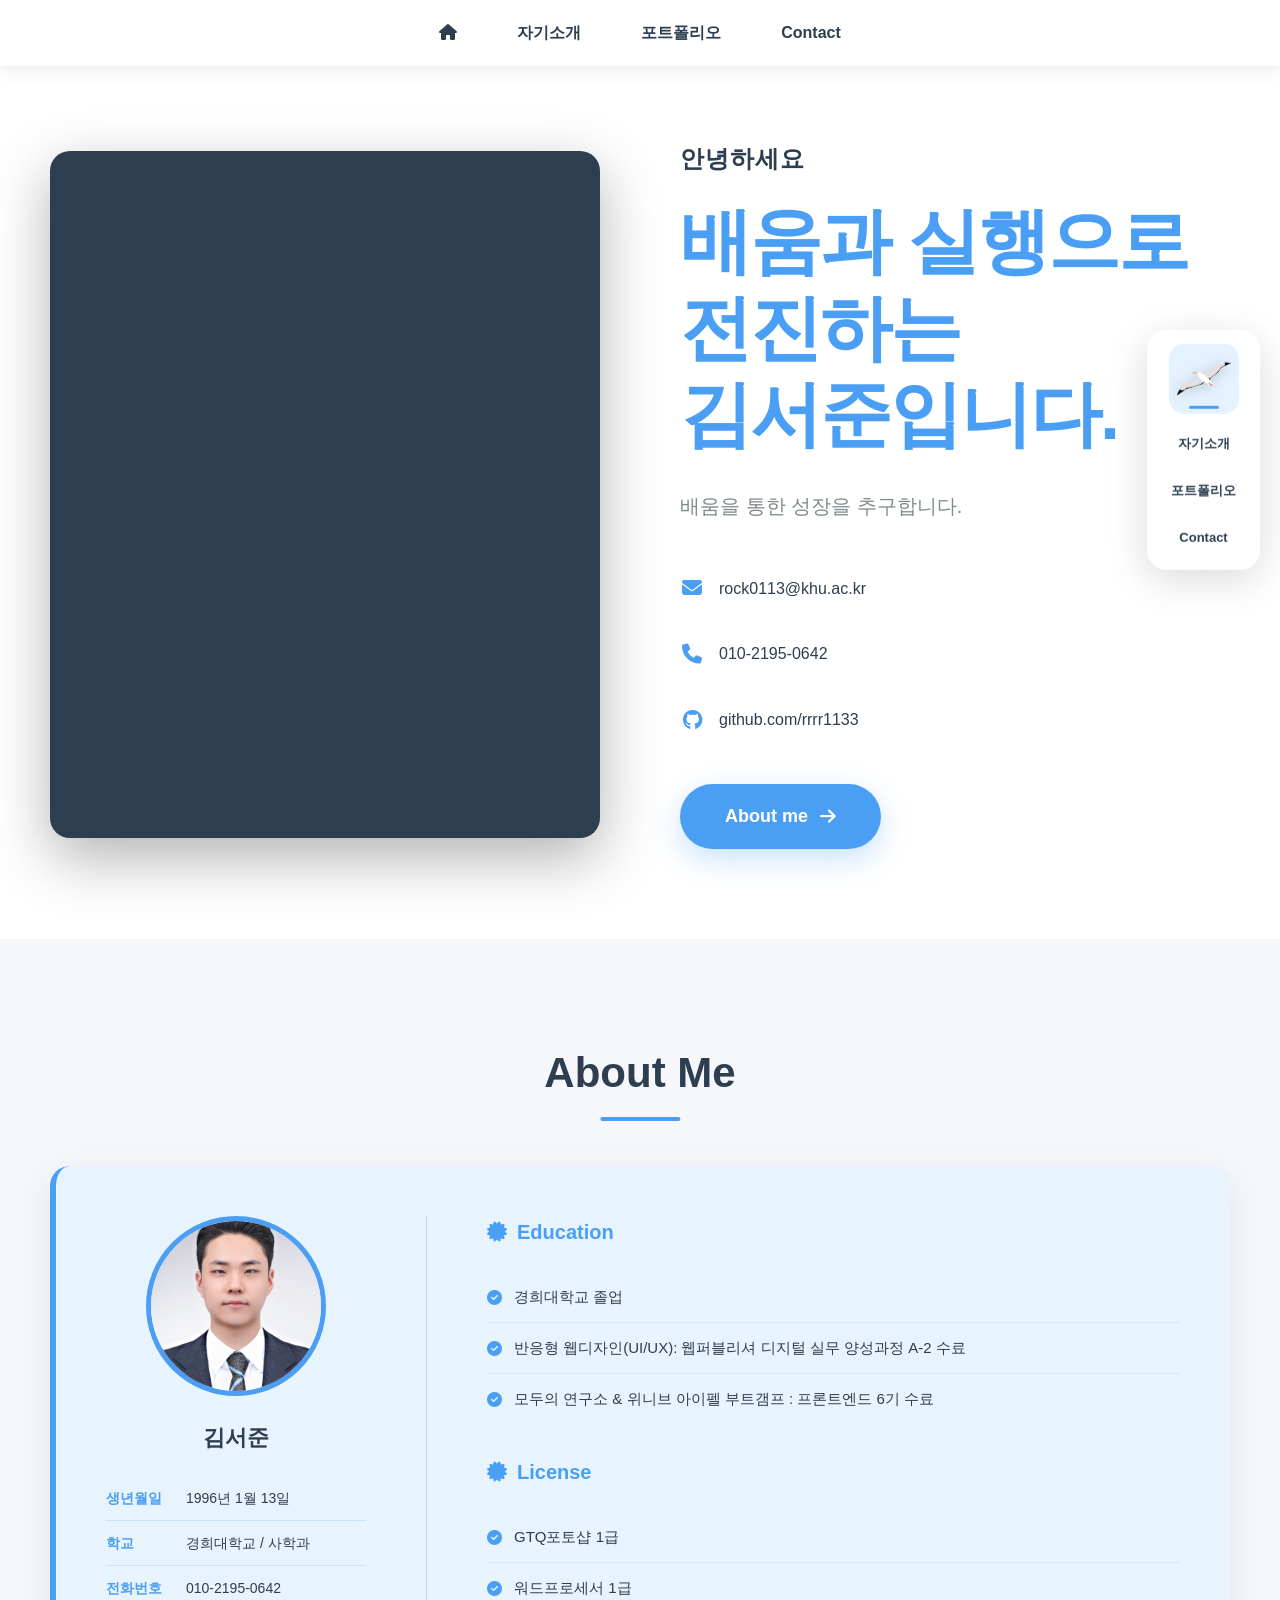
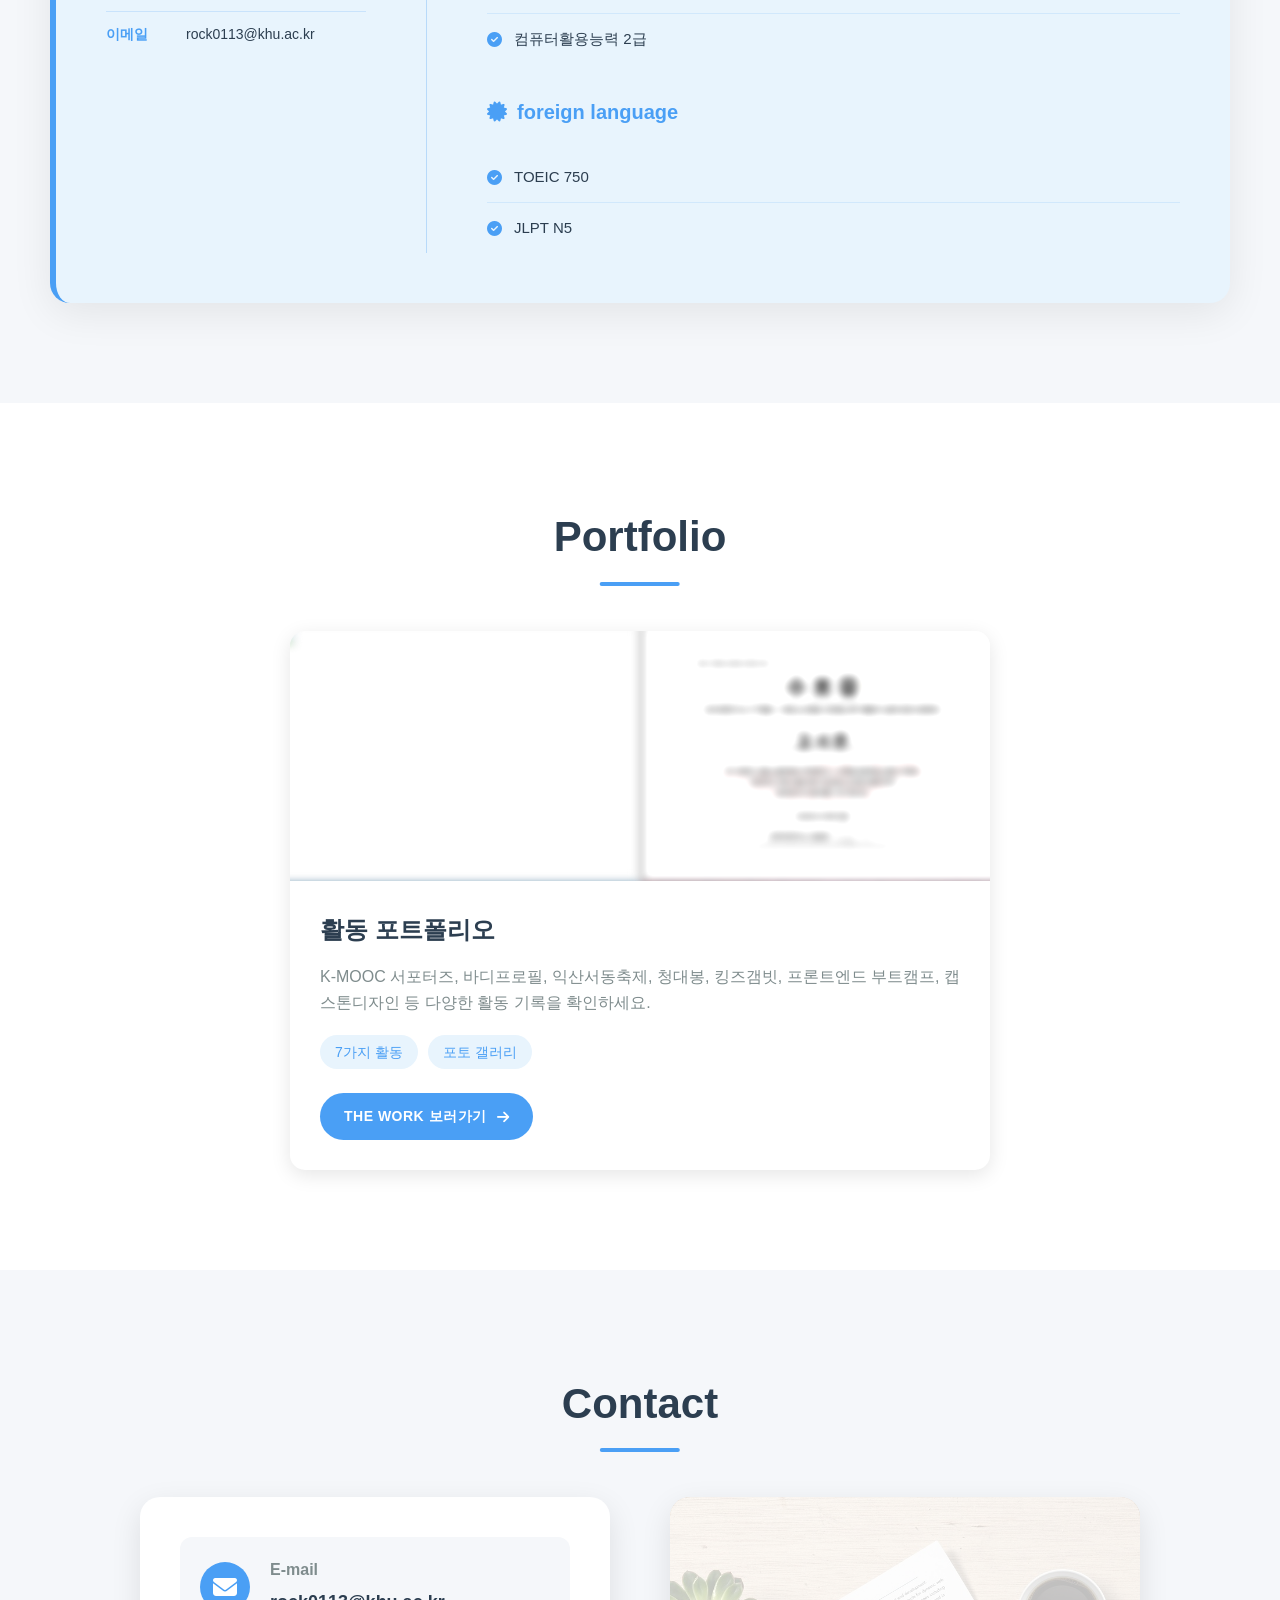
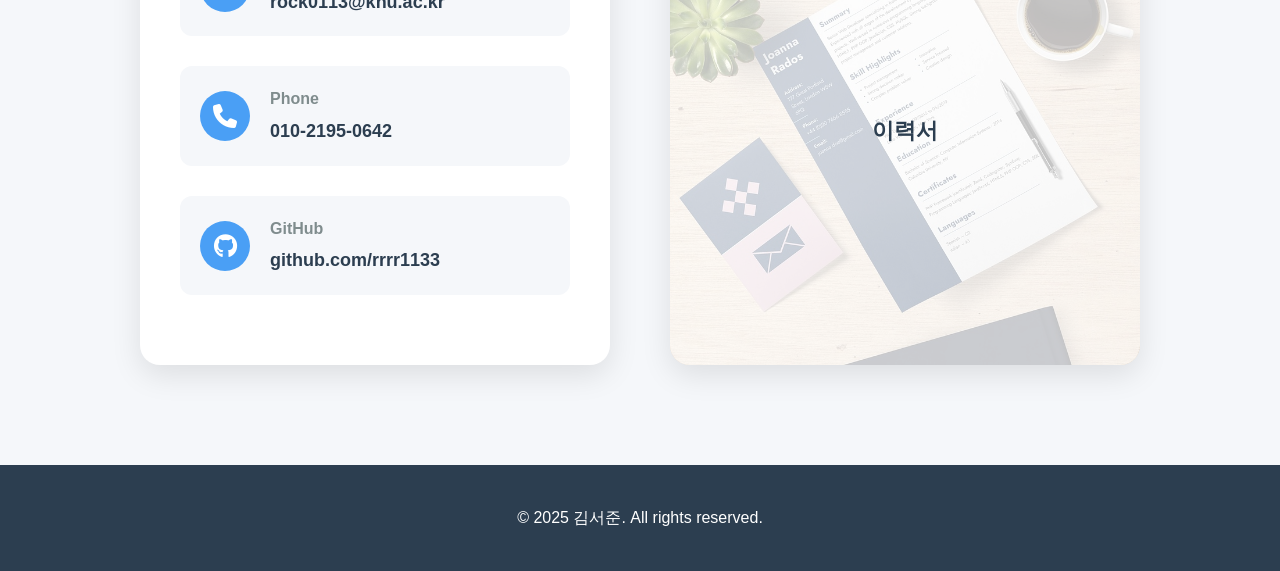
==== commit bd2caad2: "fixed: 컨텍트 링크 추가, 푸터 정리" ====
--- a/index.html
+++ b/index.html
@@ -176,7 +176,7 @@
       <div class="hero-container">
         <div class="hero-video-wrapper">
           <div class="video-frame">
-            <video class="hero-video" autoplay muted loop>
+            <video class="hero-video" muted loop playsinline>
               <source src="./img/video.mp4" type="video/mp4" />
             </video>
           </div>
@@ -353,10 +353,10 @@
           <a href="work.html" class="project-card portfolio-link-card">
             <div class="project-image mosaic-bg">
               <div class="mosaic-grid">
-                <img src="./img/모자이크1.png" alt="">
-                <img src="./img/모자이크2.PNG" alt="">
-                <img src="./img/모자이크3.png" alt="">
-                <img src="./img/모자이크4.jpg" alt="">
+                <img src="./img/%EB%AA%A8%EC%9E%90%EC%9D%B4%ED%81%AC1.png" alt="">
+                <img src="./img/%EB%AA%A8%EC%9E%90%EC%9D%B4%ED%81%AC2.PNG" alt="">
+                <img src="./img/%EB%AA%A8%EC%9E%90%EC%9D%B4%ED%81%AC3.png" alt="">
+                <img src="./img/%EB%AA%A8%EC%9E%90%EC%9D%B4%ED%81%AC4.jpg" alt="">
               </div>
               <div class="mosaic-overlay"></div>
             </div>
@@ -382,7 +382,7 @@
         <h2 class="section-title">Contact</h2>
         <div class="contact-content reveal">
           <div class="contact-info">
-            <div class="contact-item">
+            <a href="mailto:rock0113@khu.ac.kr" class="contact-item">
               <div class="contact-icon">
                 <i class="fas fa-envelope"></i>
               </div>
@@ -390,9 +390,9 @@
                 <h3>E-mail</h3>
                 <p>rock0113@khu.ac.kr</p>
               </div>
-            </div>
-
-            <div class="contact-item">
+            </a>
+
+            <a href="tel:010-2195-0642" class="contact-item">
               <div class="contact-icon">
                 <i class="fas fa-phone"></i>
               </div>
@@ -400,9 +400,9 @@
                 <h3>Phone</h3>
                 <p>010-2195-0642</p>
               </div>
-            </div>
-
-            <div class="contact-item">
+            </a>
+
+            <a href="https://github.com/rrrr1133" target="_blank" rel="noopener" class="contact-item">
               <div class="contact-icon">
                 <i class="fab fa-github"></i>
               </div>
@@ -410,7 +410,7 @@
                 <h3>GitHub</h3>
                 <p>github.com/rrrr1133</p>
               </div>
-            </div>
+            </a>
           </div>
 
           <div class="download-section">
@@ -425,15 +425,7 @@
 
     <!-- Footer -->
     <footer>
-      <div class="social-links">
-        <a href="#" aria-label="GitHub"><i class="fab fa-github"></i></a>
-        <a href="#" aria-label="LinkedIn"><i class="fab fa-linkedin"></i></a>
-        <a href="#" aria-label="Email"><i class="fas fa-envelope"></i></a>
-      </div>
       <p>&copy; 2025 김서준. All rights reserved.</p>
-      <p style="margin-top: 10px; opacity: 0.7">
-        Built with passion for web development
-      </p>
     </footer>
   </body>
 </html>
--- a/css/index.css
+++ b/css/index.css
@@ -619,7 +619,12 @@
 
         .mosaic-grid {
             position: absolute;
-            inset: 0;
+            top: 0;
+            right: 0;
+            bottom: 0;
+            left: 0;
+            width: 100%;
+            height: 100%;
             display: grid;
             grid-template-columns: 1fr 1fr;
             grid-template-rows: 1fr 1fr;
@@ -637,7 +642,12 @@
 
         .mosaic-overlay {
             position: absolute;
-            inset: 0;
+            top: 0;
+            right: 0;
+            bottom: 0;
+            left: 0;
+            width: 100%;
+            height: 100%;
             background: rgba(255, 255, 255, 0.25);
         }
 
@@ -697,6 +707,9 @@
             background: var(--gray-bg);
             border-radius: 12px;
             transition: all 0.3s ease;
+            text-decoration: none;
+            color: inherit;
+            cursor: pointer;
         }
 
         .contact-item:hover {
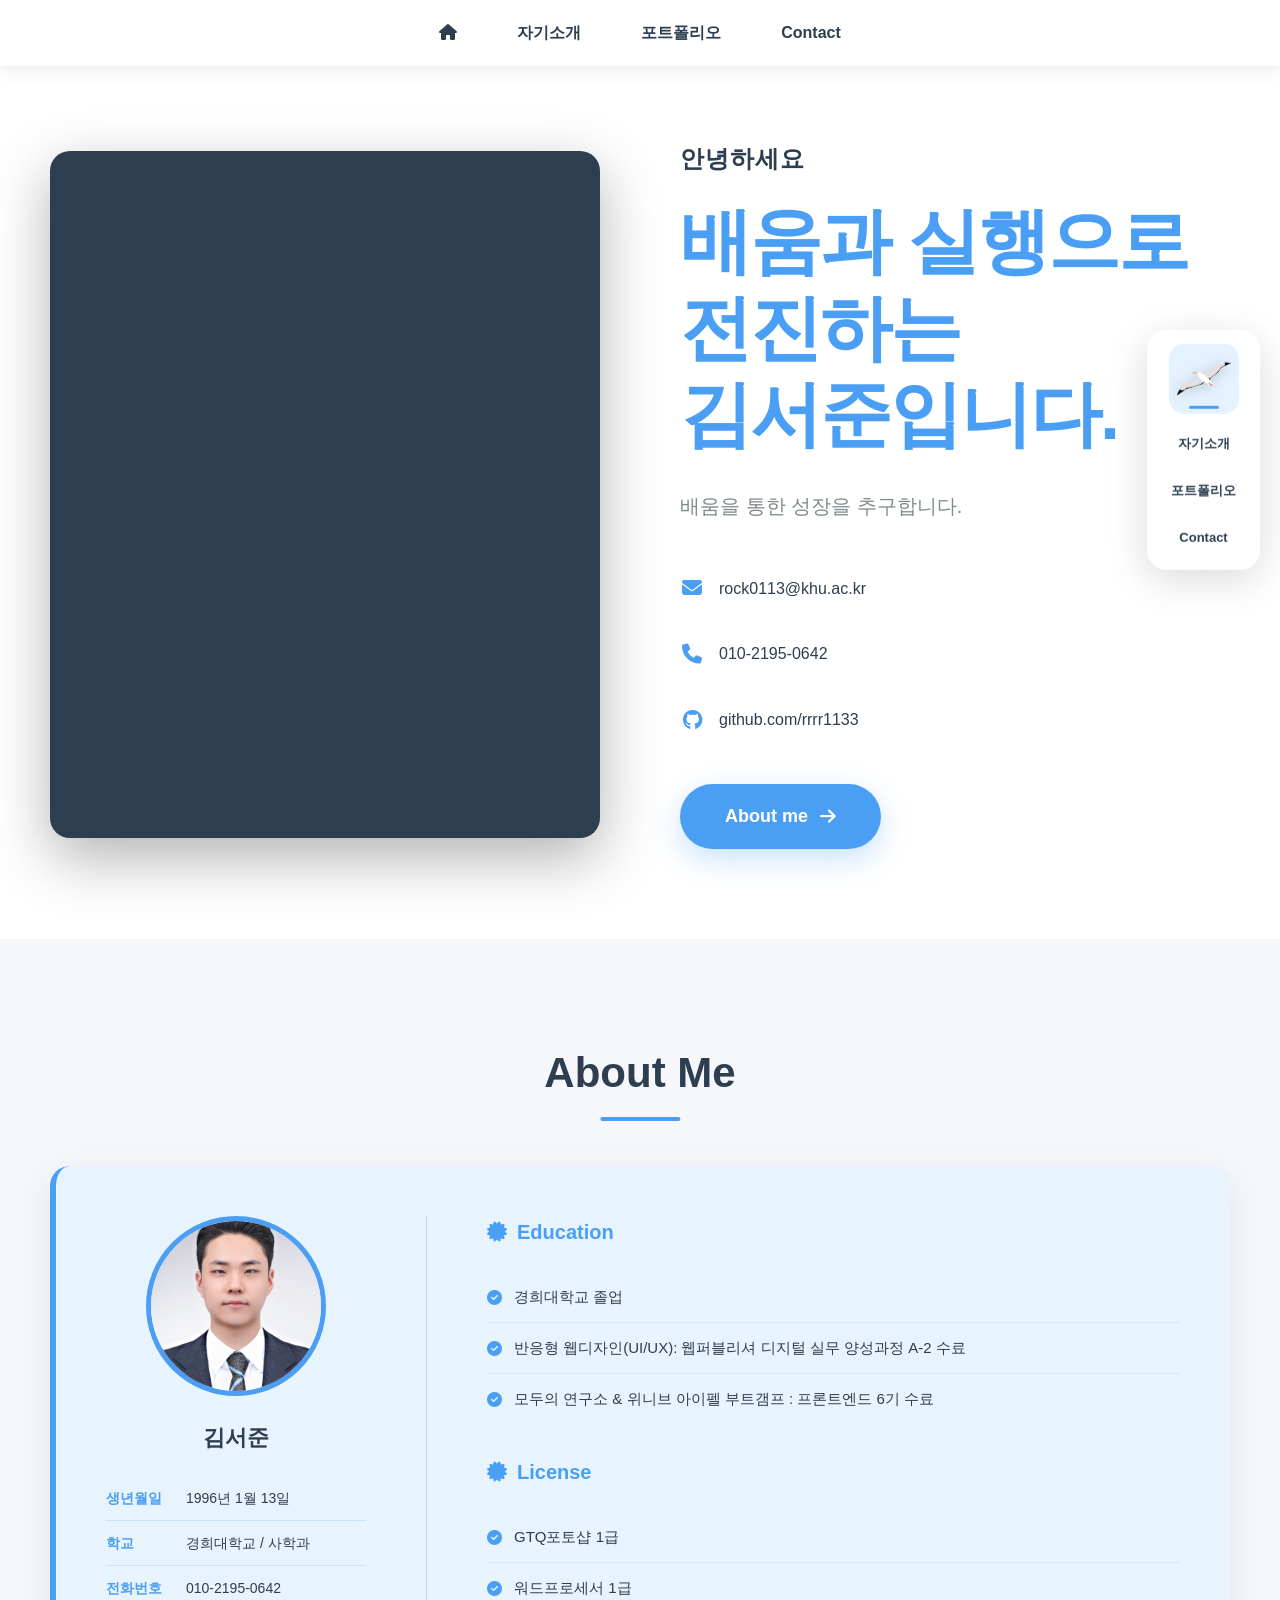
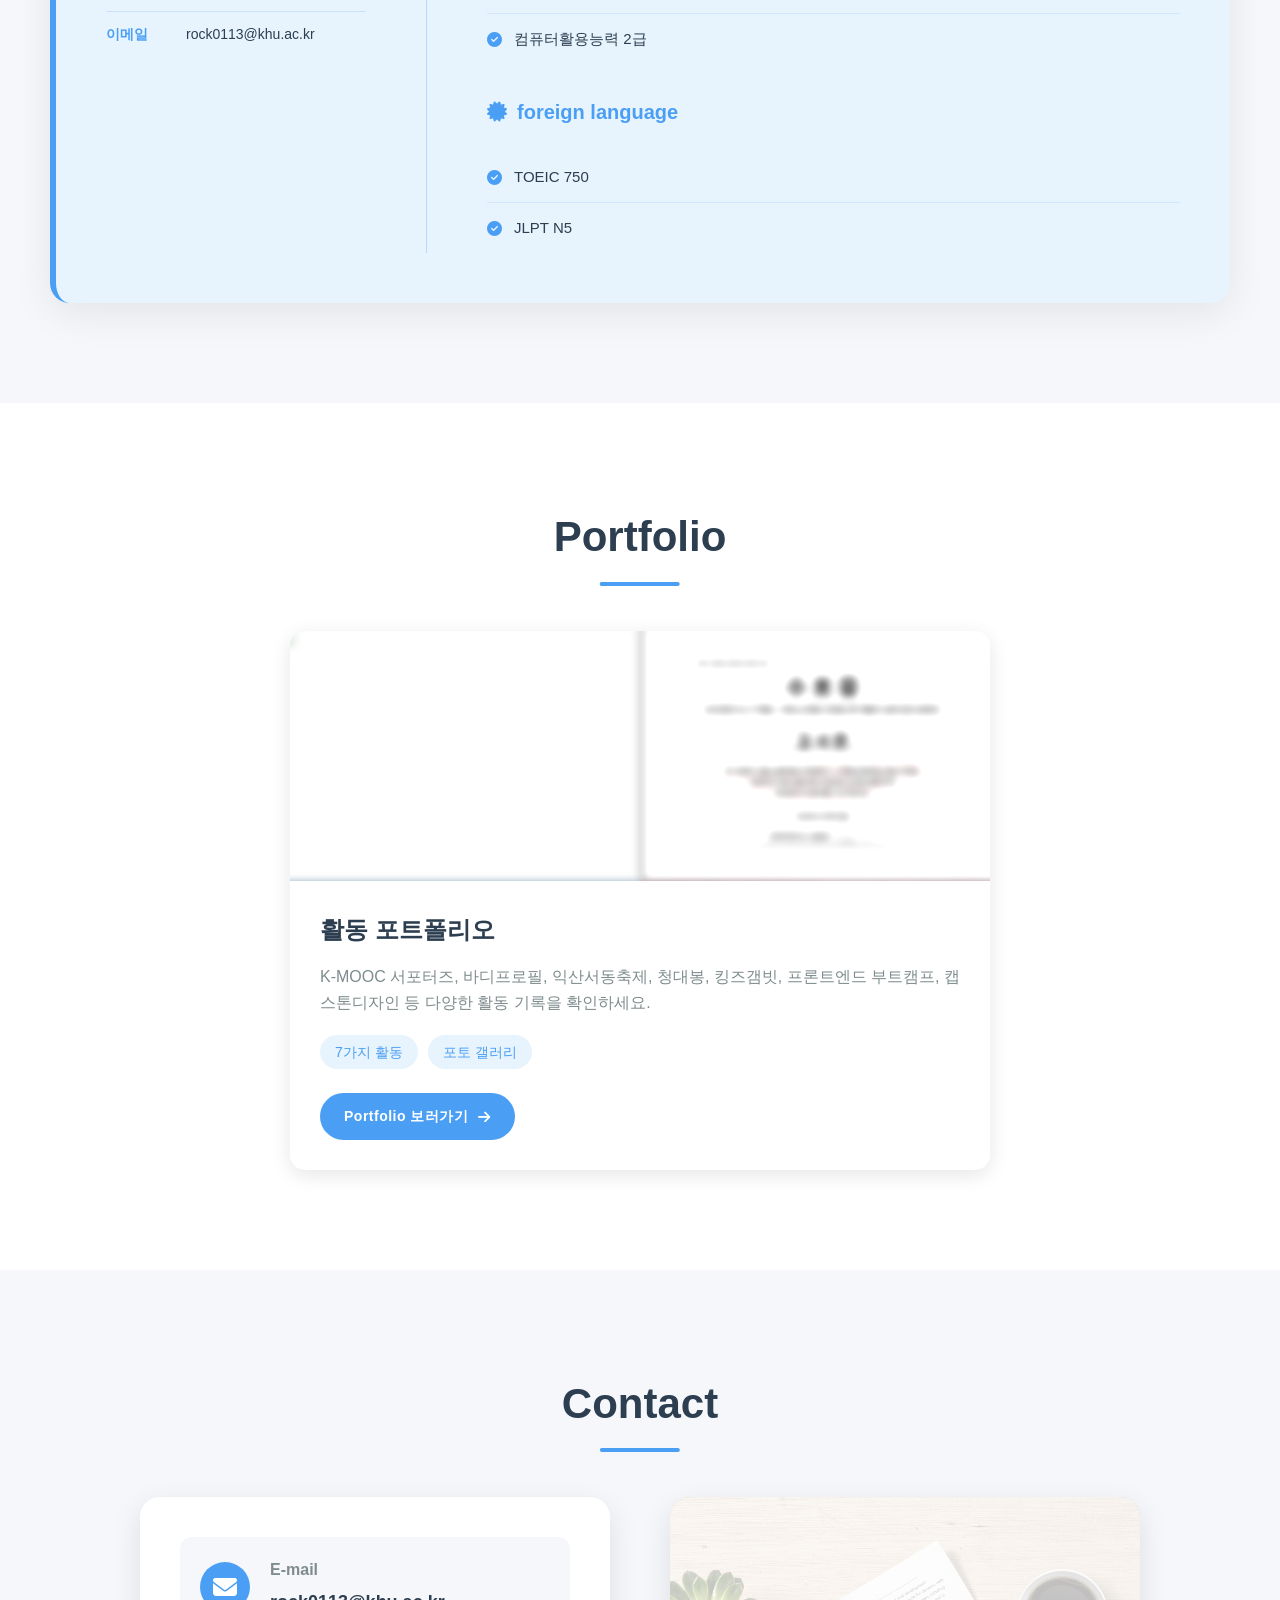
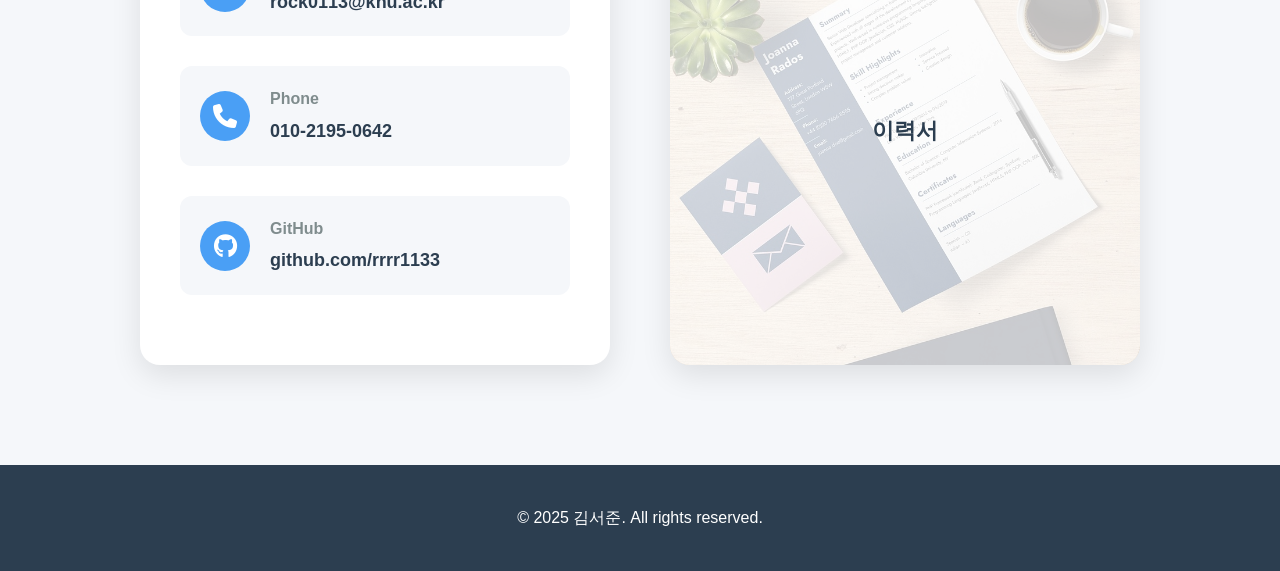
==== commit afa92bf6: "fixed: 텍스트 수정" ====
--- a/index.html
+++ b/index.html
@@ -368,7 +368,7 @@
                 <span class="tag">포토 갤러리</span>
               </div>
               <div class="portfolio-link-btn">
-                THE WORK 보러가기 <i class="fas fa-arrow-right"></i>
+                Portfolio 보러가기 <i class="fas fa-arrow-right"></i>
               </div>
             </div>
           </a>
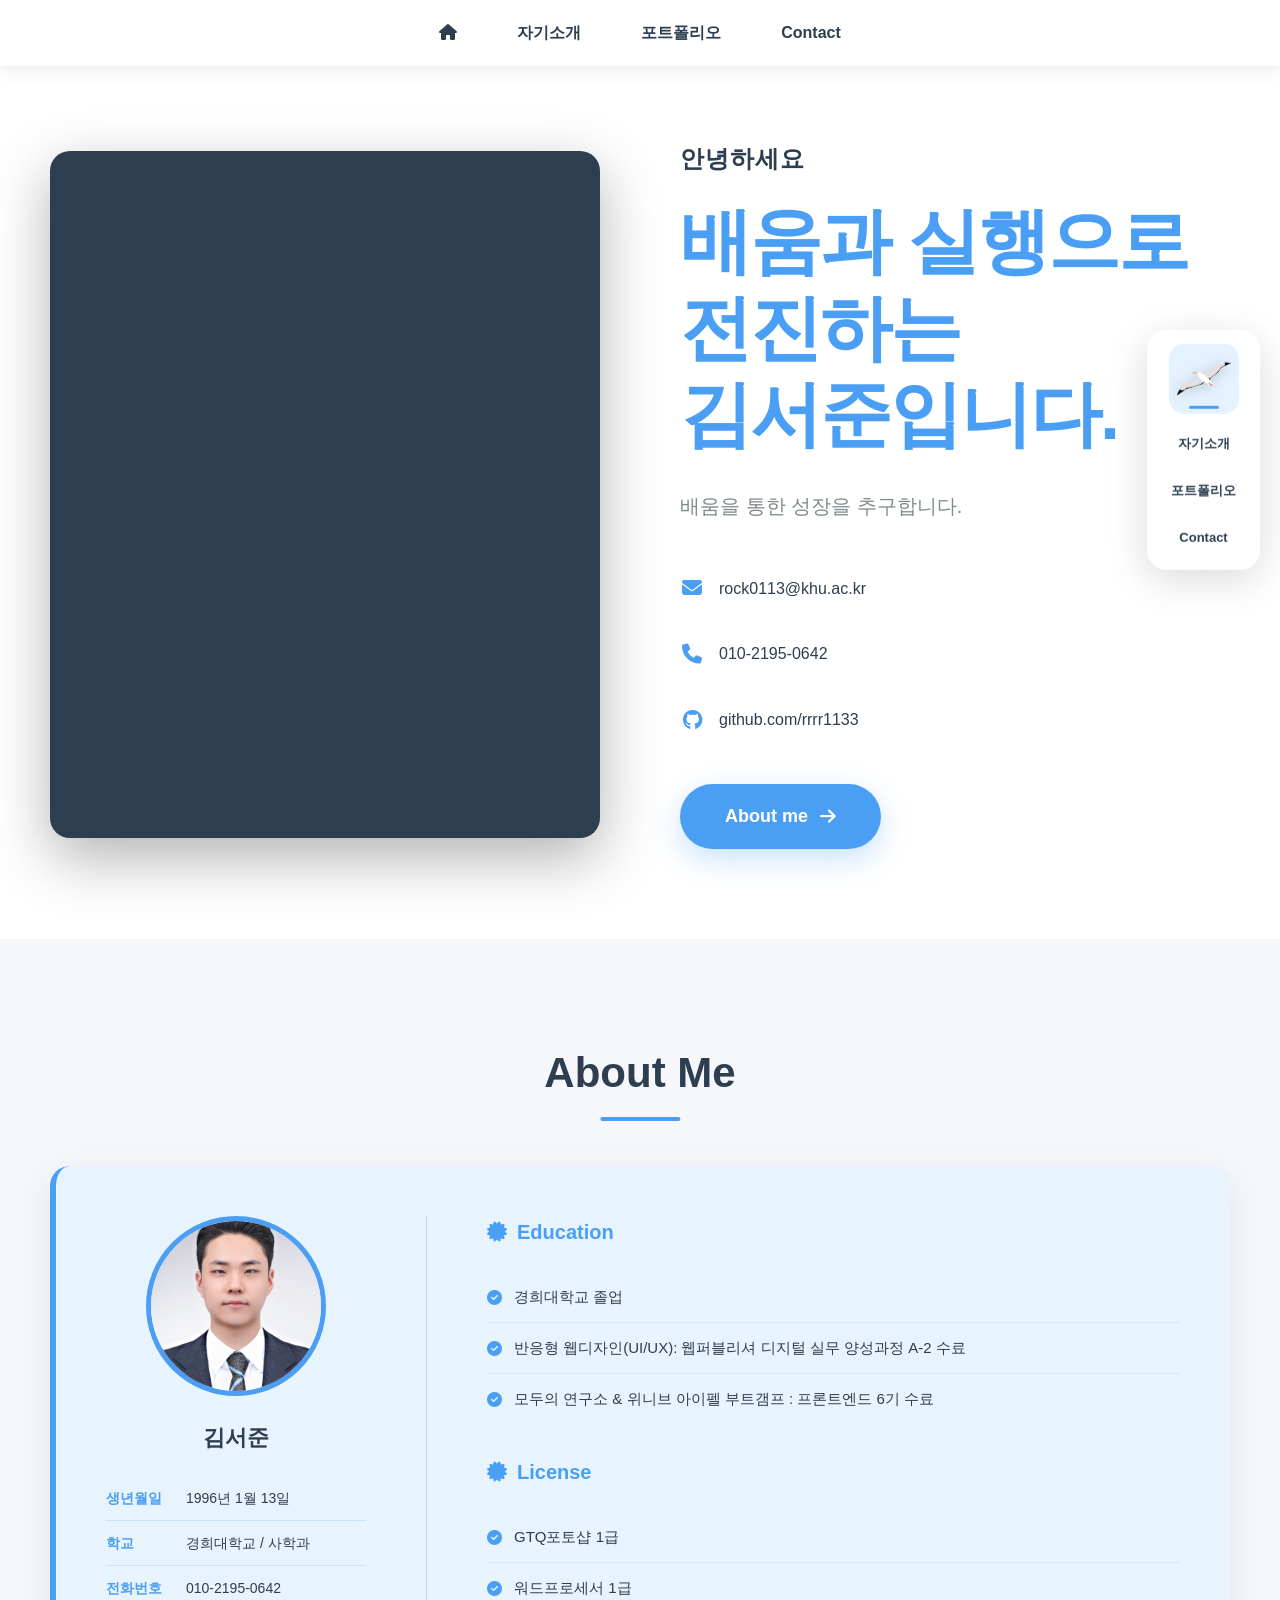
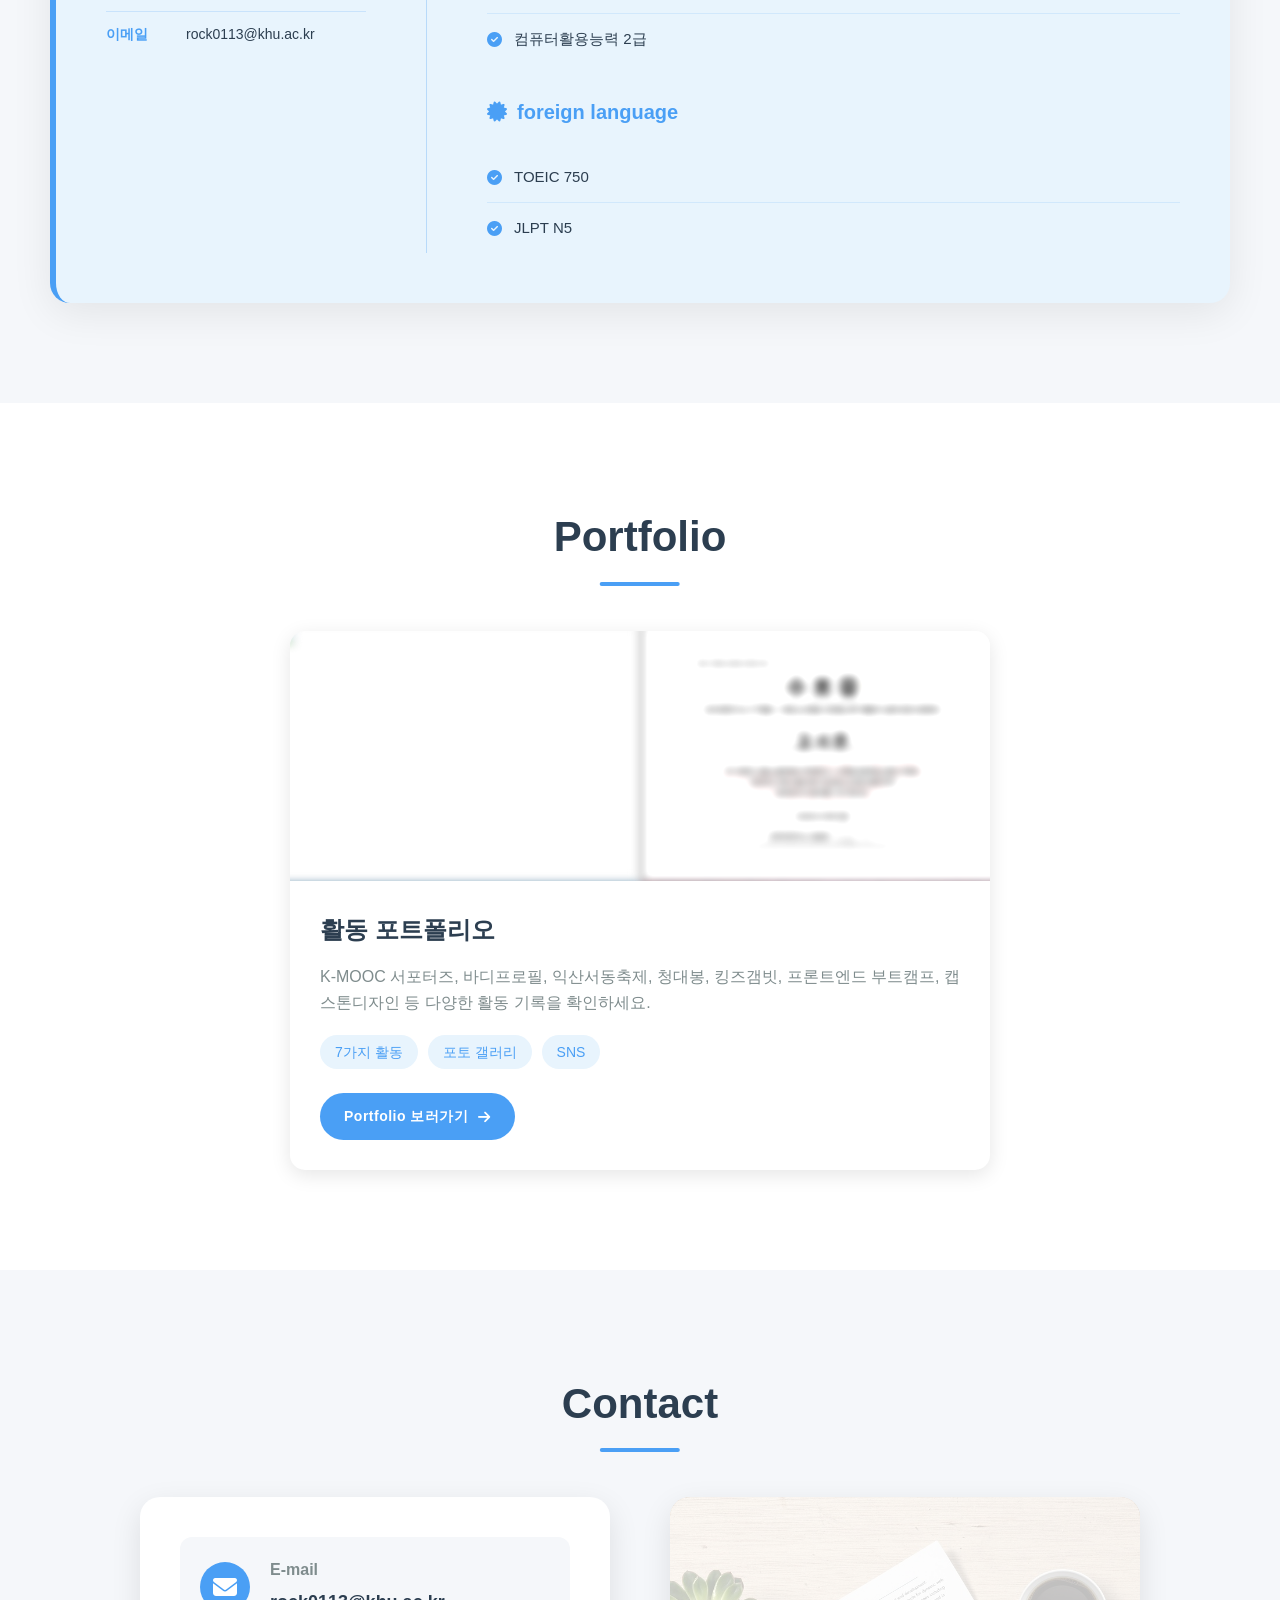
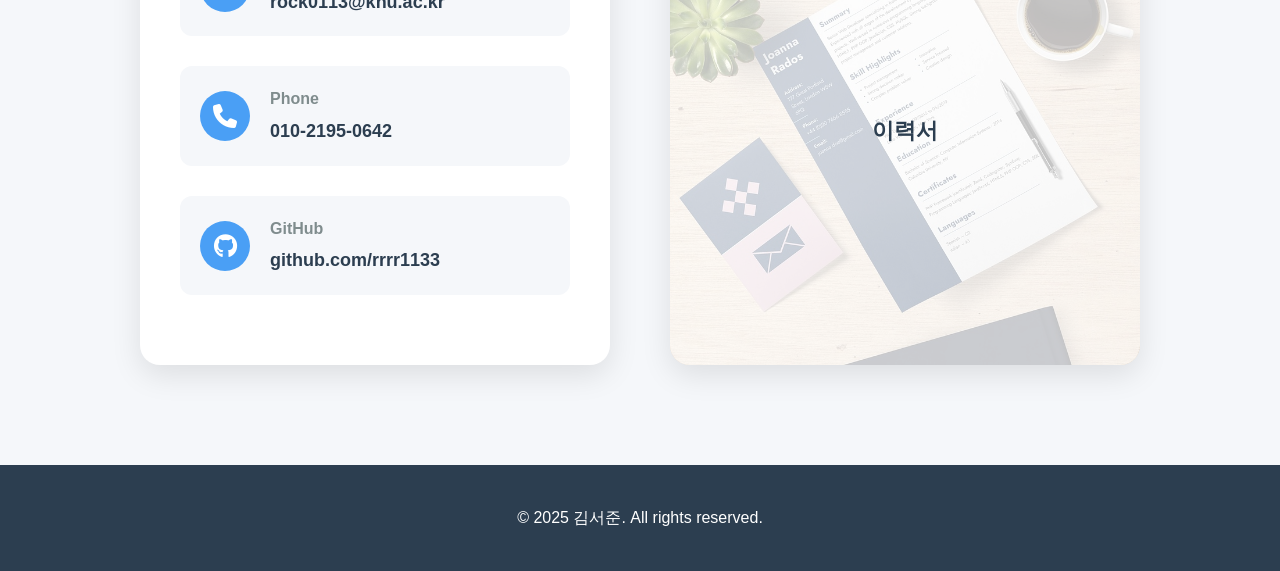
==== commit efd096ad: "fixed : sns태그 추가" ====
--- a/index.html
+++ b/index.html
@@ -366,6 +366,7 @@
               <div class="project-tags">
                 <span class="tag">7가지 활동</span>
                 <span class="tag">포토 갤러리</span>
+                <span class="tag">SNS</span>
               </div>
               <div class="portfolio-link-btn">
                 Portfolio 보러가기 <i class="fas fa-arrow-right"></i>
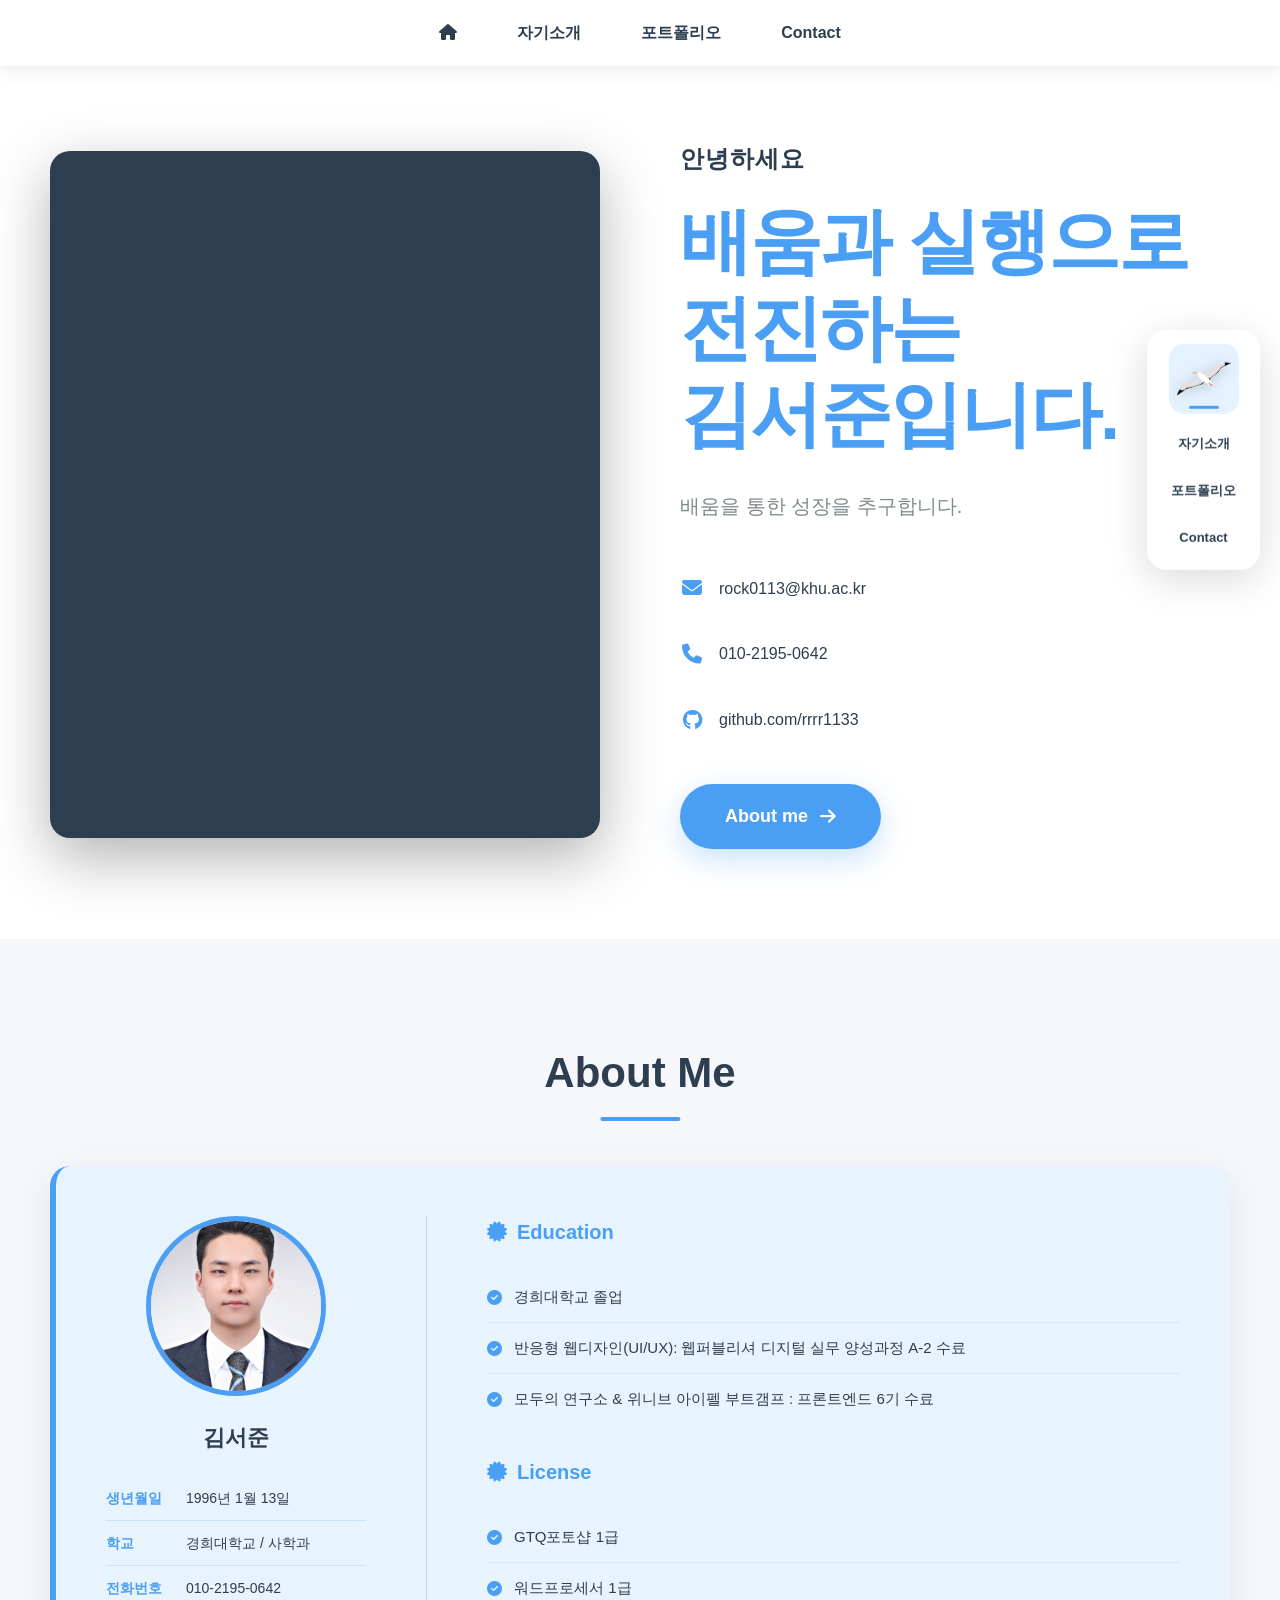
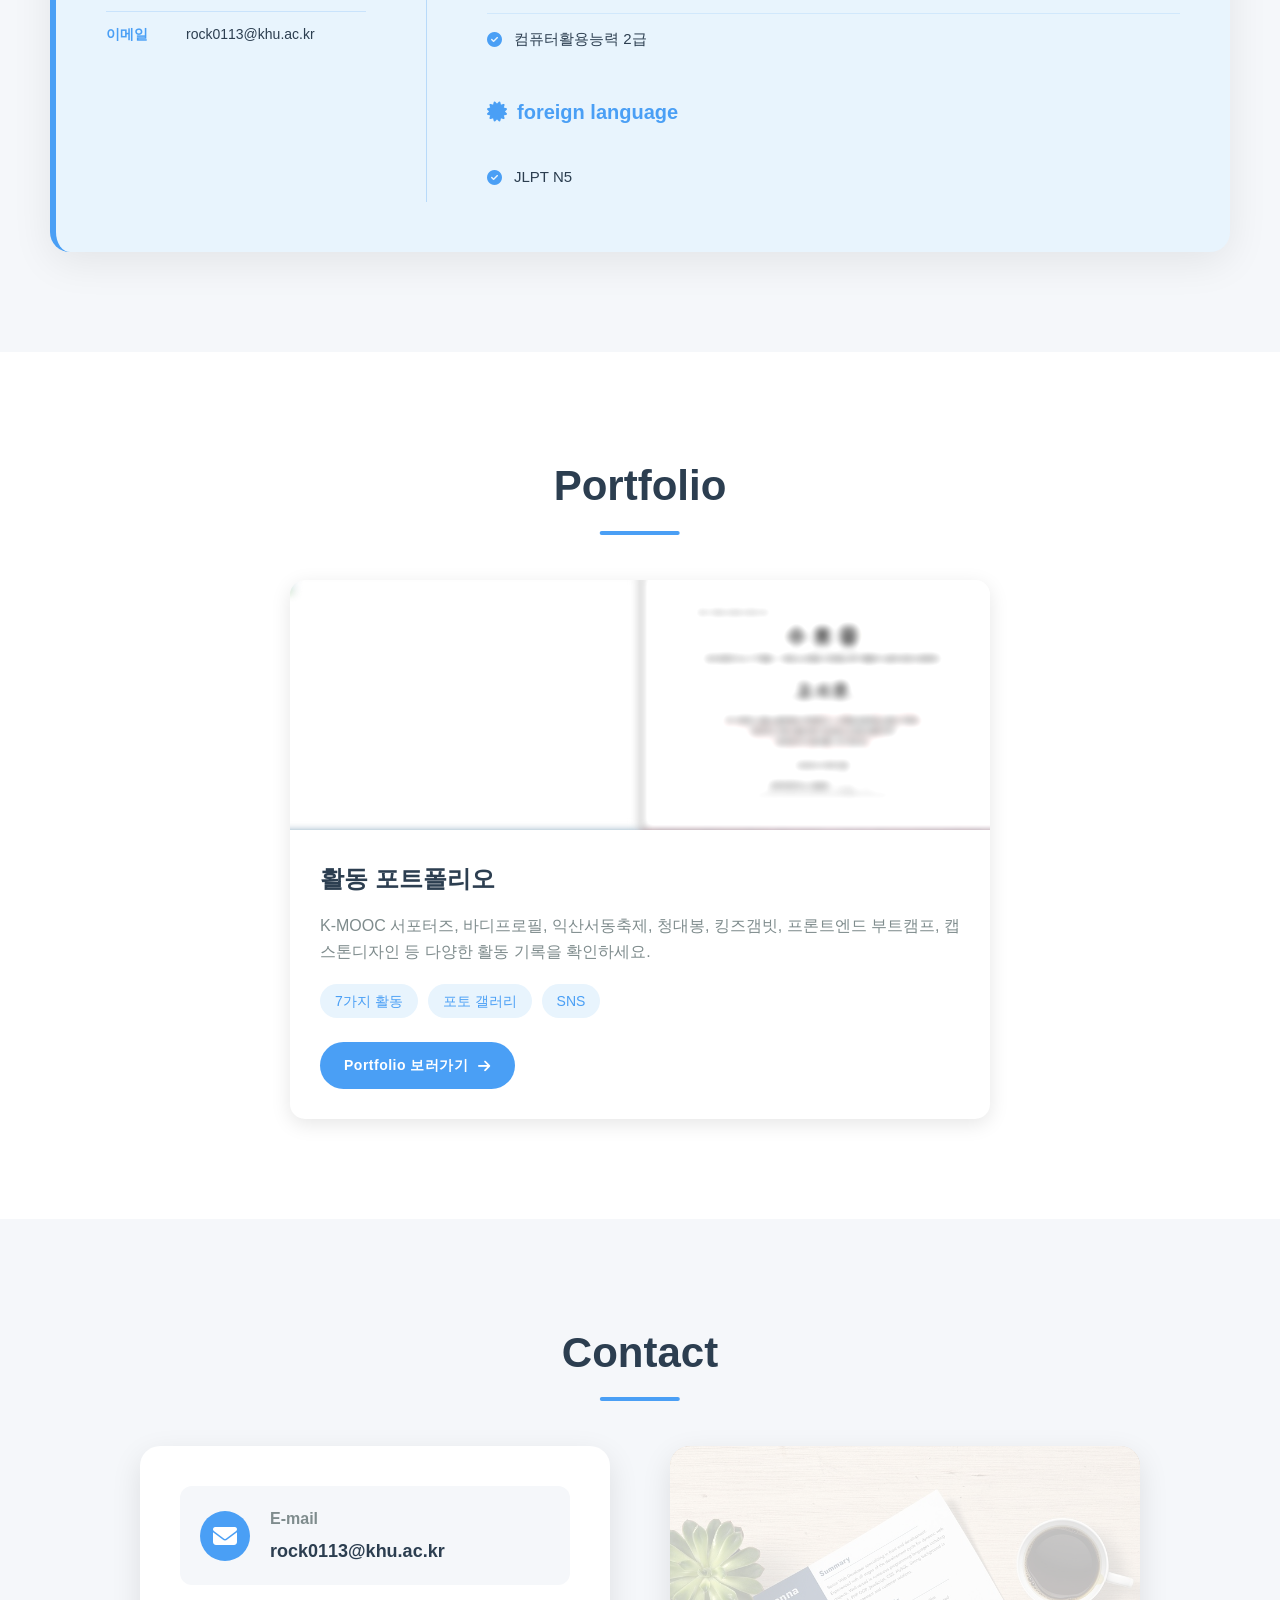
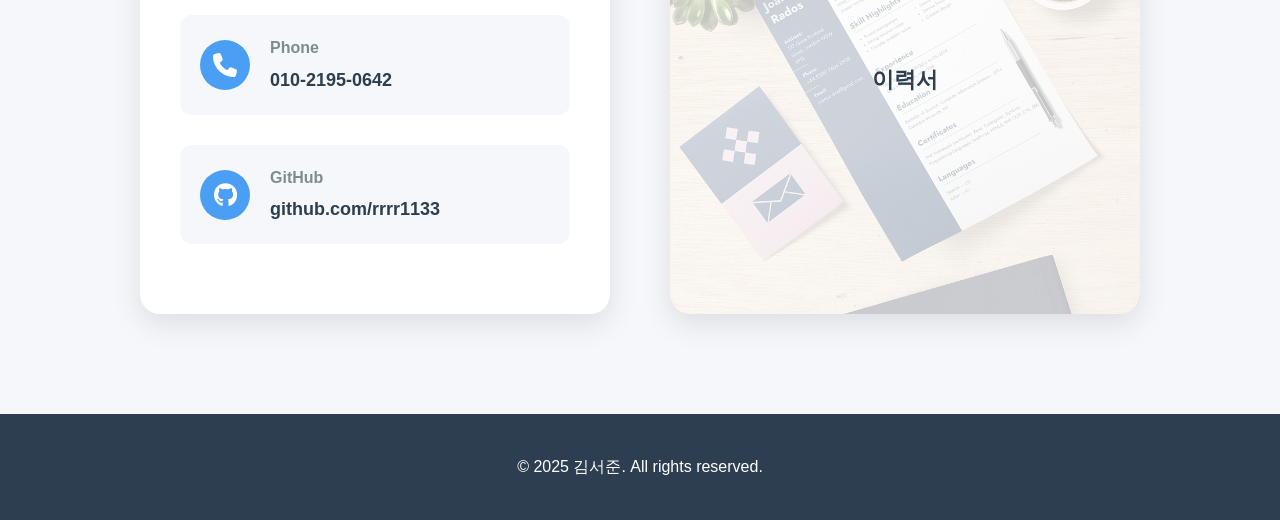
==== commit 8041484a: "fixed : 토익 부분 삭제" ====
--- a/index.html
+++ b/index.html
@@ -262,7 +262,7 @@
               </ul>
                 <h3><i class="fas fa-certificate"></i> foreign language</h3>
                 <ul>
-               <li><i class="fas fa-check-circle"></i> TOEIC 750</li>
+               <!-- <li><i class="fas fa-check-circle"></i> TOEIC 750</li> -->
                <li><i class="fas fa-check-circle"></i> JLPT N5</li>
               </ul>
             </div>
